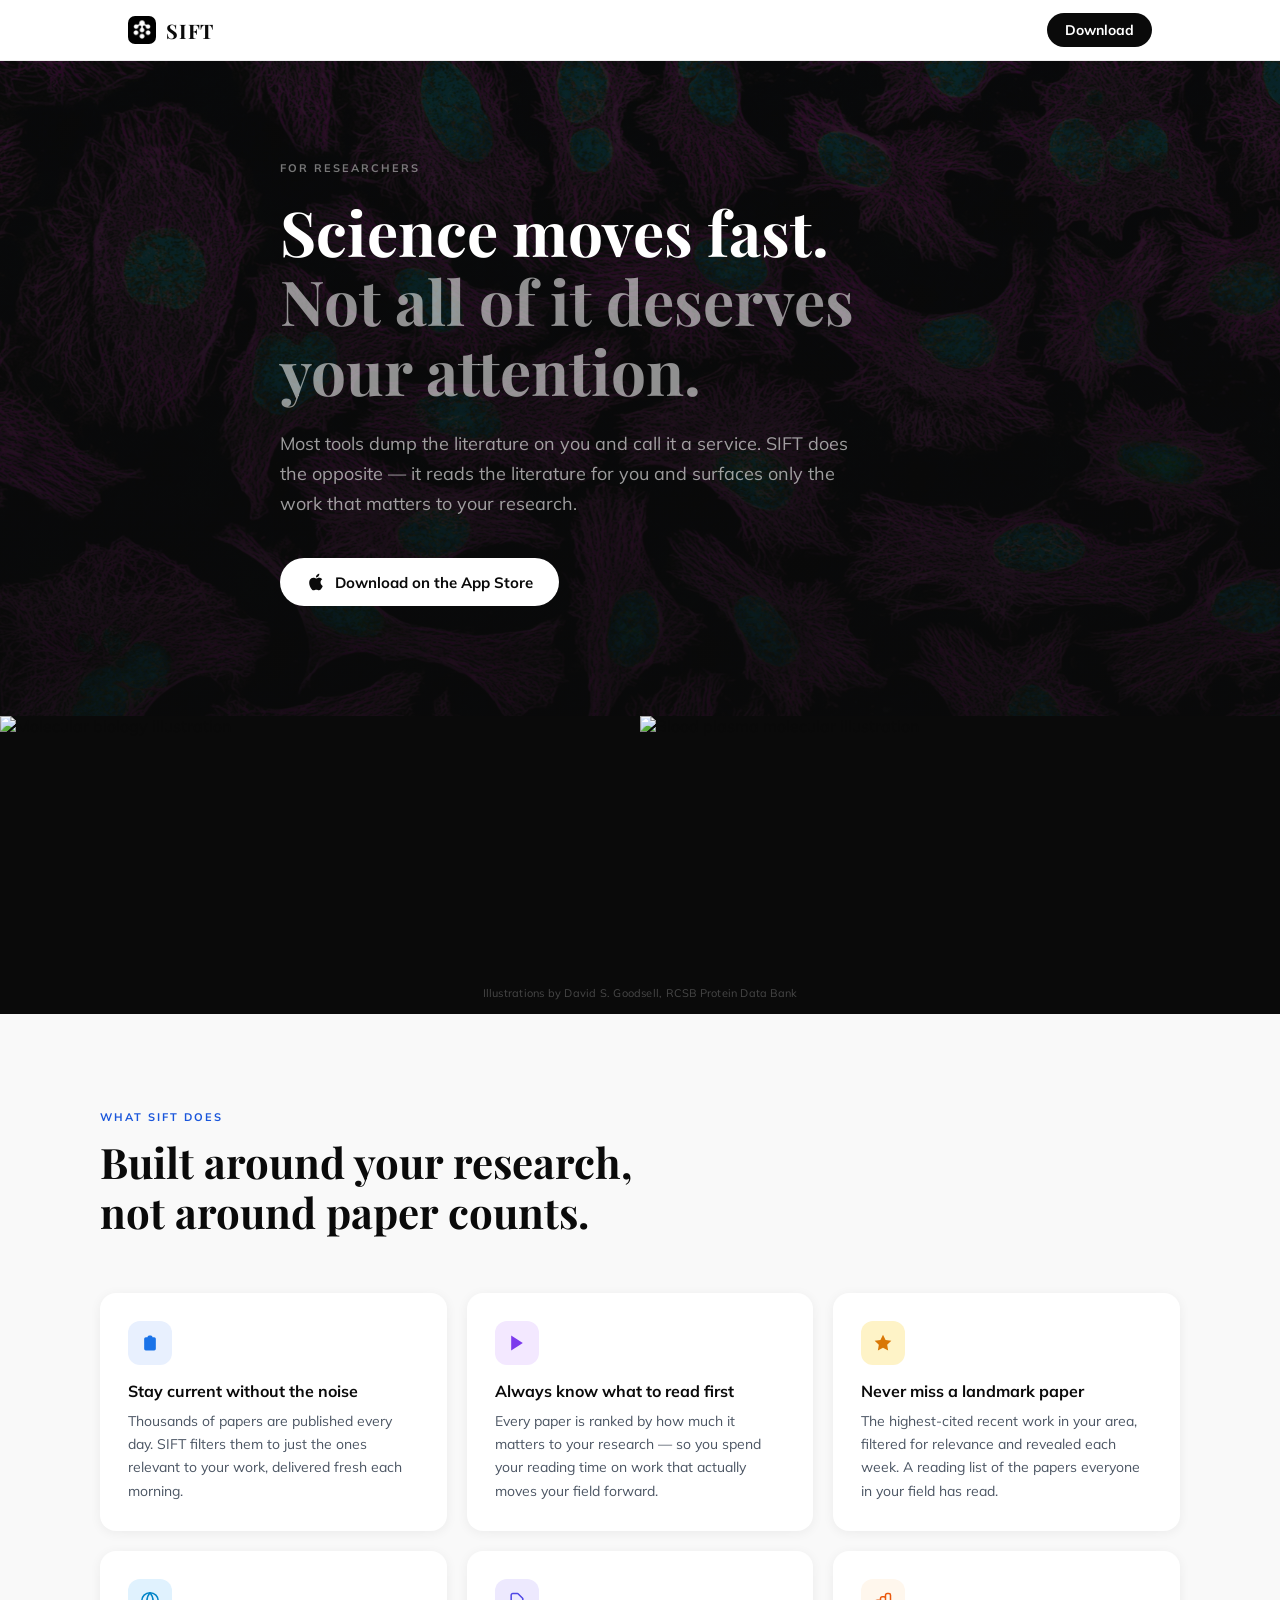
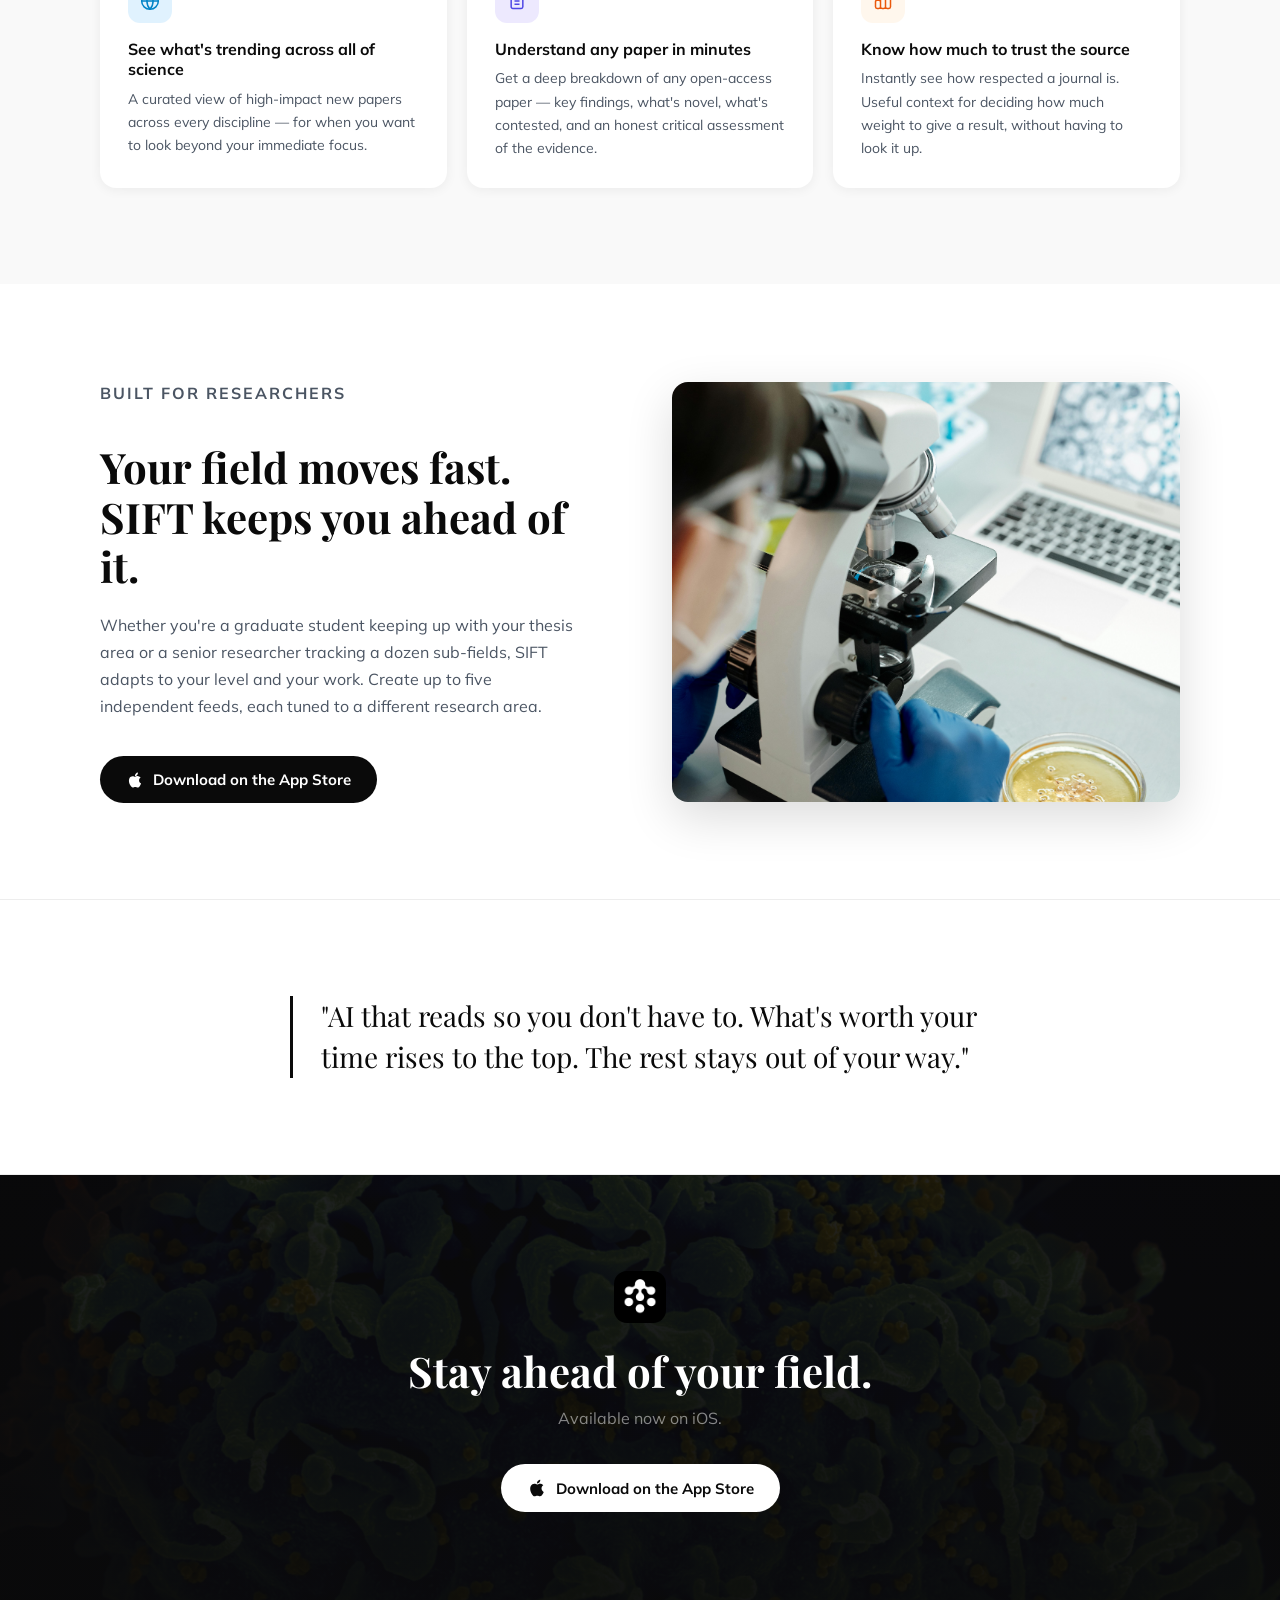
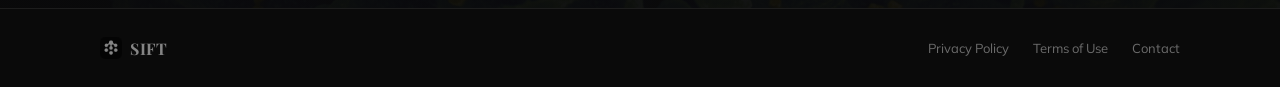
==== index.html @ 82c7b04c "Add images and imagery sections to landing page Brings in app logo, NCI microscopy photos, Goodsell " ====
<!DOCTYPE html>
<html lang="en">
<head>
  <meta charset="UTF-8" />
  <meta name="viewport" content="width=device-width, initial-scale=1.0" />
  <title>SIFT — Stay ahead of your field</title>
  <meta name="description" content="SIFT finds the scientific papers that matter to your research and filters out everything that doesn't. AI-curated literature feeds for researchers." />
  <link rel="preconnect" href="https://fonts.googleapis.com" />
  <link rel="preconnect" href="https://fonts.gstatic.com" crossorigin />
  <link href="https://fonts.googleapis.com/css2?family=Playfair+Display:wght@700&family=Mulish:wght@400;500;600;700&display=swap" rel="stylesheet" />
  <link rel="stylesheet" href="style.css" />
</head>
<body>

  <!-- NAV -->
  <nav>
    <div class="nav-inner">
      <a href="/" class="nav-brand">
        <img src="/images/sift-logo.png" alt="SIFT" class="nav-logo" />
        <span class="wordmark">SIFT</span>
      </a>
      <a class="nav-cta" href="https://apps.apple.com/app/id0000000000" target="_blank">Download</a>
    </div>
  </nav>

  <!-- HERO -->
  <section class="hero">
    <div class="hero-bg">
      <img src="/images/nci2.jpg" alt="" class="hero-bg-img" />
      <div class="hero-bg-overlay"></div>
    </div>
    <div class="hero-inner">
      <p class="eyebrow">For researchers</p>
      <h1>Science moves fast.<br><span class="accent">Not all of it deserves<br>your attention.</span></h1>
      <p class="hero-sub">Most tools dump the literature on you and call it a service. SIFT does the opposite — it reads the literature for you and surfaces only the work that matters to your research.</p>
      <a class="btn-primary" href="https://apps.apple.com/app/id0000000000" target="_blank">
        <svg width="20" height="20" viewBox="0 0 24 24" fill="currentColor"><path d="M18.71 19.5c-.83 1.24-1.71 2.45-3.05 2.47-1.34.03-1.77-.79-3.29-.79-1.53 0-2 .77-3.27.82-1.31.05-2.3-1.32-3.14-2.53C4.25 17 2.94 12.45 4.7 9.39c.87-1.52 2.43-2.48 4.12-2.51 1.28-.02 2.5.87 3.29.87.78 0 2.26-1.07 3.8-.91.65.03 2.47.26 3.64 1.98-.09.06-2.17 1.28-2.15 3.81.03 3.02 2.65 4.03 2.68 4.04-.03.07-.42 1.44-1.38 2.83M13 3.5c.73-.83 1.94-1.46 2.94-1.5.13 1.17-.34 2.35-1.04 3.19-.69.85-1.83 1.51-2.95 1.42-.15-1.15.41-2.35 1.05-3.11z"/></svg>
        Download on the App Store
      </a>
    </div>
  </section>

  <!-- GOODSELL STRIP -->
  <section class="goodsell-strip">
    <div class="goodsell-inner">
      <img src="/images/goodsell1.png" alt="Molecular biology illustration" class="goodsell-img" />
      <img src="/images/goodsell2.png" alt="Blood plasma molecular illustration" class="goodsell-img" />
    </div>
    <p class="goodsell-caption">Illustrations by David S. Goodsell, RCSB Protein Data Bank</p>
  </section>

  <!-- FEATURES -->
  <section class="features">
    <div class="section-inner">
      <p class="section-label">WHAT SIFT DOES</p>
      <h2>Built around your research,<br>not around paper counts.</h2>

      <div class="feature-grid">

        <div class="feature-card">
          <div class="feature-icon" style="background:#e8f0fe;">
            <svg width="20" height="20" viewBox="0 0 24 24" fill="#1a73e8"><path d="M9 5H7a2 2 0 00-2 2v12a2 2 0 002 2h10a2 2 0 002-2V7a2 2 0 00-2-2h-2M9 5a2 2 0 002 2h2a2 2 0 002-2M9 5a2 2 0 012-2h2a2 2 0 012 2m-6 9l2 2 4-4"/></svg>
          </div>
          <h3>Stay current without the noise</h3>
          <p>Thousands of papers are published every day. SIFT filters them to just the ones relevant to your work, delivered fresh each morning.</p>
        </div>

        <div class="feature-card">
          <div class="feature-icon" style="background:#f3e8ff;">
            <svg width="20" height="20" viewBox="0 0 24 24" fill="#7c3aed"><path d="M5 3l14 9-14 9V3z"/></svg>
          </div>
          <h3>Always know what to read first</h3>
          <p>Every paper is ranked by how much it matters to your research — so you spend your reading time on work that actually moves your field forward.</p>
        </div>

        <div class="feature-card">
          <div class="feature-icon" style="background:#fef3c7;">
            <svg width="20" height="20" viewBox="0 0 24 24" fill="#d97706"><path d="M12 2l3.09 6.26L22 9.27l-5 4.87 1.18 6.88L12 17.77l-6.18 3.25L7 14.14 2 9.27l6.91-1.01L12 2z"/></svg>
          </div>
          <h3>Never miss a landmark paper</h3>
          <p>The highest-cited recent work in your area, filtered for relevance and revealed each week. A reading list of the papers everyone in your field has read.</p>
        </div>

        <div class="feature-card">
          <div class="feature-icon" style="background:#e0f2fe;">
            <svg width="20" height="20" viewBox="0 0 24 24" fill="none" stroke="#0284c7" stroke-width="1.8"><circle cx="12" cy="12" r="10"/><path d="M2 12h20M12 2a15.3 15.3 0 010 20M12 2a15.3 15.3 0 000 20"/></svg>
          </div>
          <h3>See what's trending across all of science</h3>
          <p>A curated view of high-impact new papers across every discipline — for when you want to look beyond your immediate focus.</p>
        </div>

        <div class="feature-card">
          <div class="feature-icon" style="background:#ede9fe;">
            <svg width="20" height="20" viewBox="0 0 24 24" fill="none" stroke="#4f46e5" stroke-width="1.8"><path d="M9 12h6m-6 4h6m2 5H7a2 2 0 01-2-2V5a2 2 0 012-2h5.586a1 1 0 01.707.293l5.414 5.414a1 1 0 01.293.707V19a2 2 0 01-2 2z"/></svg>
          </div>
          <h3>Understand any paper in minutes</h3>
          <p>Get a deep breakdown of any open-access paper — key findings, what's novel, what's contested, and an honest critical assessment of the evidence.</p>
        </div>

        <div class="feature-card">
          <div class="feature-icon" style="background:#fff7ed;">
            <svg width="20" height="20" viewBox="0 0 24 24" fill="none" stroke="#ea580c" stroke-width="1.8"><path d="M9 19v-6a2 2 0 00-2-2H5a2 2 0 00-2 2v6a2 2 0 002 2h2a2 2 0 002-2zm0 0V9a2 2 0 012-2h2a2 2 0 012 2v10m-6 0a2 2 0 002 2h2a2 2 0 002-2m0 0V5a2 2 0 012-2h2a2 2 0 012 2v14a2 2 0 01-2 2h-2a2 2 0 01-2-2z"/></svg>
          </div>
          <h3>Know how much to trust the source</h3>
          <p>Instantly see how respected a journal is. Useful context for deciding how much weight to give a result, without having to look it up.</p>
        </div>

      </div>
    </div>
  </section>

  <!-- FOR RESEARCHERS -->
  <section class="researcher-section">
    <div class="section-inner researcher-inner">
      <div class="researcher-text">
        <p class="section-label">BUILT FOR RESEARCHERS</p>
        <h2>Your field moves fast.<br>SIFT keeps you ahead of it.</h2>
        <p>Whether you're a graduate student keeping up with your thesis area or a senior researcher tracking a dozen sub-fields, SIFT adapts to your level and your work. Create up to five independent feeds, each tuned to a different research area.</p>
        <a class="btn-dark" href="https://apps.apple.com/app/id0000000000" target="_blank">
          <svg width="18" height="18" viewBox="0 0 24 24" fill="currentColor"><path d="M18.71 19.5c-.83 1.24-1.71 2.45-3.05 2.47-1.34.03-1.77-.79-3.29-.79-1.53 0-2 .77-3.27.82-1.31.05-2.3-1.32-3.14-2.53C4.25 17 2.94 12.45 4.7 9.39c.87-1.52 2.43-2.48 4.12-2.51 1.28-.02 2.5.87 3.29.87.78 0 2.26-1.07 3.8-.91.65.03 2.47.26 3.64 1.98-.09.06-2.17 1.28-2.15 3.81.03 3.02 2.65 4.03 2.68 4.04-.03.07-.42 1.44-1.38 2.83M13 3.5c.73-.83 1.94-1.46 2.94-1.5.13 1.17-.34 2.35-1.04 3.19-.69.85-1.83 1.51-2.95 1.42-.15-1.15.41-2.35 1.05-3.11z"/></svg>
          Download on the App Store
        </a>
      </div>
      <div class="researcher-img-wrap">
        <img src="/images/scientist1.jpg" alt="Researcher at microscope" class="researcher-img" />
      </div>
    </div>
  </section>

  <!-- QUOTE -->
  <section class="quote-section">
    <div class="section-inner quote-inner">
      <blockquote>
        "AI that reads so you don't have to. What's worth your time rises to the top. The rest stays out of your way."
      </blockquote>
    </div>
  </section>

  <!-- CTA -->
  <section class="cta-section">
    <div class="cta-bg">
      <img src="/images/nci1.jpg" alt="" class="cta-bg-img" />
      <div class="cta-bg-overlay"></div>
    </div>
    <div class="section-inner cta-inner">
      <img src="/images/sift-logo.png" alt="SIFT" class="cta-logo" />
      <h2>Stay ahead of your field.</h2>
      <p>Available now on iOS.</p>
      <a class="btn-primary" href="https://apps.apple.com/app/id0000000000" target="_blank">
        <svg width="20" height="20" viewBox="0 0 24 24" fill="currentColor"><path d="M18.71 19.5c-.83 1.24-1.71 2.45-3.05 2.47-1.34.03-1.77-.79-3.29-.79-1.53 0-2 .77-3.27.82-1.31.05-2.3-1.32-3.14-2.53C4.25 17 2.94 12.45 4.7 9.39c.87-1.52 2.43-2.48 4.12-2.51 1.28-.02 2.5.87 3.29.87.78 0 2.26-1.07 3.8-.91.65.03 2.47.26 3.64 1.98-.09.06-2.17 1.28-2.15 3.81.03 3.02 2.65 4.03 2.68 4.04-.03.07-.42 1.44-1.38 2.83M13 3.5c.73-.83 1.94-1.46 2.94-1.5.13 1.17-.34 2.35-1.04 3.19-.69.85-1.83 1.51-2.95 1.42-.15-1.15.41-2.35 1.05-3.11z"/></svg>
        Download on the App Store
      </a>
    </div>
  </section>

  <!-- FOOTER -->
  <footer>
    <div class="footer-inner">
      <a href="/" class="nav-brand footer-brand">
        <img src="/images/sift-logo.png" alt="SIFT" class="nav-logo footer-logo" />
        <span class="wordmark">SIFT</span>
      </a>
      <div class="footer-links">
        <a href="/privacy">Privacy Policy</a>
        <a href="/terms">Terms of Use</a>
        <a href="/contact">Contact</a>
      </div>
    </div>
  </footer>

</body>
</html>
---- style.css ----
*, *::before, *::after { box-sizing: border-box; margin: 0; padding: 0; }

:root {
  --black: #0a0a0a;
  --white: #ffffff;
  --gray-50: #f9f9f9;
  --gray-100: #f3f3f3;
  --gray-400: #9ca3af;
  --gray-600: #4b5563;
  --accent: #1a56db;
  --font-serif: 'Playfair Display', Georgia, serif;
  --font-sans: 'Mulish', system-ui, sans-serif;
  --max-w: 1080px;
  --radius: 16px;
}

html { scroll-behavior: smooth; }

body {
  font-family: var(--font-sans);
  background: var(--white);
  color: var(--black);
  -webkit-font-smoothing: antialiased;
}

/* NAV */
nav {
  position: sticky;
  top: 0;
  z-index: 100;
  background: rgba(255,255,255,0.88);
  backdrop-filter: blur(14px);
  -webkit-backdrop-filter: blur(14px);
  border-bottom: 1px solid rgba(0,0,0,0.07);
}
.nav-inner {
  max-width: var(--max-w);
  margin: 0 auto;
  padding: 0 28px;
  height: 60px;
  display: flex;
  align-items: center;
  justify-content: space-between;
}
.wordmark {
  font-family: var(--font-serif);
  font-size: 20px;
  font-weight: 700;
  letter-spacing: 0.04em;
  color: var(--black);
}
.nav-cta {
  font-family: var(--font-sans);
  font-size: 14px;
  font-weight: 700;
  color: var(--white);
  background: var(--black);
  padding: 8px 18px;
  border-radius: 100px;
  text-decoration: none;
  transition: opacity 0.18s;
}
.nav-cta:hover { opacity: 0.75; }

/* NAV BRAND */
.nav-brand {
  display: flex;
  align-items: center;
  gap: 10px;
  text-decoration: none;
}
.nav-logo {
  width: 28px;
  height: 28px;
  border-radius: 7px;
}

/* HERO */
.hero {
  position: relative;
  background: var(--black);
  padding: 100px 28px 110px;
  overflow: hidden;
}
.hero-bg {
  position: absolute;
  inset: 0;
  z-index: 0;
}
.hero-bg-img {
  width: 100%;
  height: 100%;
  object-fit: cover;
  object-position: center;
  opacity: 0.35;
}
.hero-bg-overlay {
  position: absolute;
  inset: 0;
  background: linear-gradient(to bottom, rgba(10,10,10,0.55) 0%, rgba(10,10,10,0.75) 100%);
}
.hero-inner {
  position: relative;
  z-index: 1;
  max-width: 720px;
  margin: 0 auto;
}
.eyebrow {
  font-size: 11px;
  font-weight: 700;
  letter-spacing: 2px;
  text-transform: uppercase;
  color: rgba(255,255,255,0.45);
  margin-bottom: 22px;
}
h1 {
  font-family: var(--font-serif);
  font-size: clamp(36px, 6vw, 62px);
  line-height: 1.12;
  color: var(--white);
  margin-bottom: 24px;
}
h1 .accent {
  color: rgba(255,255,255,0.55);
}
.hero-sub {
  font-size: 18px;
  line-height: 1.65;
  color: rgba(255,255,255,0.6);
  max-width: 580px;
  margin-bottom: 40px;
}
.btn-primary {
  display: inline-flex;
  align-items: center;
  gap: 9px;
  background: var(--white);
  color: var(--black);
  font-family: var(--font-sans);
  font-size: 15px;
  font-weight: 700;
  padding: 14px 26px;
  border-radius: 100px;
  text-decoration: none;
  transition: opacity 0.18s, transform 0.18s;
}
.btn-primary:hover { opacity: 0.85; transform: translateY(-1px); }

/* GOODSELL STRIP */
.goodsell-strip {
  background: var(--black);
  padding: 0;
  overflow: hidden;
}
.goodsell-inner {
  display: flex;
  width: 100%;
}
.goodsell-img {
  width: 50%;
  height: 260px;
  object-fit: cover;
  display: block;
}
.goodsell-caption {
  text-align: center;
  font-size: 11px;
  color: rgba(255,255,255,0.25);
  padding: 10px 20px 14px;
  background: var(--black);
  letter-spacing: 0.02em;
}

/* FEATURES */
.features {
  background: var(--gray-50);
  padding: 96px 28px;
}
.section-inner {
  max-width: var(--max-w);
  margin: 0 auto;
}
.section-label {
  font-size: 11px;
  font-weight: 700;
  letter-spacing: 2px;
  color: var(--accent);
  margin-bottom: 14px;
}
h2 {
  font-family: var(--font-serif);
  font-size: clamp(28px, 4vw, 42px);
  line-height: 1.18;
  color: var(--black);
  margin-bottom: 56px;
}
.feature-grid {
  display: grid;
  grid-template-columns: repeat(auto-fill, minmax(300px, 1fr));
  gap: 20px;
}
.feature-card {
  background: var(--white);
  border-radius: var(--radius);
  padding: 28px;
  box-shadow: 0 2px 12px rgba(0,0,0,0.06);
}
.feature-icon {
  width: 44px;
  height: 44px;
  border-radius: 12px;
  display: flex;
  align-items: center;
  justify-content: center;
  margin-bottom: 16px;
}
.feature-card h3 {
  font-family: var(--font-sans);
  font-size: 16px;
  font-weight: 700;
  color: var(--black);
  margin-bottom: 8px;
  line-height: 1.3;
}
.feature-card p {
  font-size: 14px;
  line-height: 1.65;
  color: var(--gray-600);
}

/* FOR RESEARCHERS */
.researcher-section {
  background: var(--white);
  padding: 96px 28px;
}
.researcher-inner {
  display: grid;
  grid-template-columns: 1fr 1fr;
  gap: 64px;
  align-items: center;
}
.researcher-text {
  max-width: 480px;
}
.researcher-text h2 {
  margin-bottom: 20px;
}
.researcher-text p {
  font-size: 16px;
  line-height: 1.7;
  color: var(--gray-600);
  margin-bottom: 36px;
}
.researcher-img-wrap {
  border-radius: var(--radius);
  overflow: hidden;
  box-shadow: 0 16px 48px rgba(0,0,0,0.14);
}
.researcher-img {
  width: 100%;
  height: 420px;
  object-fit: cover;
  display: block;
}
.btn-dark {
  display: inline-flex;
  align-items: center;
  gap: 9px;
  background: var(--black);
  color: var(--white);
  font-family: var(--font-sans);
  font-size: 15px;
  font-weight: 700;
  padding: 14px 26px;
  border-radius: 100px;
  text-decoration: none;
  transition: opacity 0.18s, transform 0.18s;
}
.btn-dark:hover { opacity: 0.75; transform: translateY(-1px); }

/* QUOTE */
.quote-section {
  background: var(--white);
  padding: 96px 28px;
  border-top: 1px solid rgba(0,0,0,0.07);
  border-bottom: 1px solid rgba(0,0,0,0.07);
}
.quote-inner {
  max-width: 700px;
}
blockquote {
  font-family: var(--font-serif);
  font-size: clamp(20px, 3vw, 28px);
  line-height: 1.45;
  color: var(--black);
  padding-left: 28px;
  border-left: 3px solid var(--black);
}

/* CTA */
.cta-section {
  position: relative;
  background: var(--black);
  padding: 96px 28px;
  overflow: hidden;
}
.cta-bg {
  position: absolute;
  inset: 0;
  z-index: 0;
}
.cta-bg-img {
  width: 100%;
  height: 100%;
  object-fit: cover;
  object-position: center;
  opacity: 0.25;
}
.cta-bg-overlay {
  position: absolute;
  inset: 0;
  background: linear-gradient(to bottom, rgba(10,10,10,0.6) 0%, rgba(10,10,10,0.85) 100%);
}
.cta-inner {
  position: relative;
  z-index: 1;
  text-align: center;
}
.cta-logo {
  width: 52px;
  height: 52px;
  border-radius: 13px;
  margin: 0 auto 24px;
  display: block;
}
.cta-inner h2 {
  color: var(--white);
  margin-bottom: 12px;
}
.cta-inner p {
  font-size: 16px;
  color: rgba(255,255,255,0.5);
  margin-bottom: 36px;
}

/* FOOTER */
footer {
  background: var(--black);
  border-top: 1px solid rgba(255,255,255,0.08);
  padding: 28px;
}
.footer-inner {
  max-width: var(--max-w);
  margin: 0 auto;
  display: flex;
  align-items: center;
  justify-content: space-between;
  flex-wrap: wrap;
  gap: 16px;
}
footer .wordmark { color: rgba(255,255,255,0.5); font-size: 16px; }
.footer-brand { display: flex; align-items: center; gap: 8px; text-decoration: none; }
.footer-logo { width: 22px; height: 22px; border-radius: 5px; opacity: 0.5; }
.footer-links {
  display: flex;
  gap: 24px;
}
.footer-links a {
  font-size: 13px;
  color: rgba(255,255,255,0.4);
  text-decoration: none;
  transition: color 0.18s;
}
.footer-links a:hover { color: rgba(255,255,255,0.8); }

/* RESPONSIVE */
@media (max-width: 860px) {
  .researcher-inner {
    grid-template-columns: 1fr;
  }
  .researcher-img-wrap {
    order: -1;
  }
  .researcher-img {
    height: 280px;
  }
  .goodsell-img {
    height: 180px;
  }
}
@media (max-width: 600px) {
  .hero { padding: 72px 20px 80px; }
  .features, .quote-section, .cta-section, .researcher-section { padding: 72px 20px; }
  .feature-grid { grid-template-columns: 1fr; }
  .footer-inner { flex-direction: column; align-items: flex-start; }
}
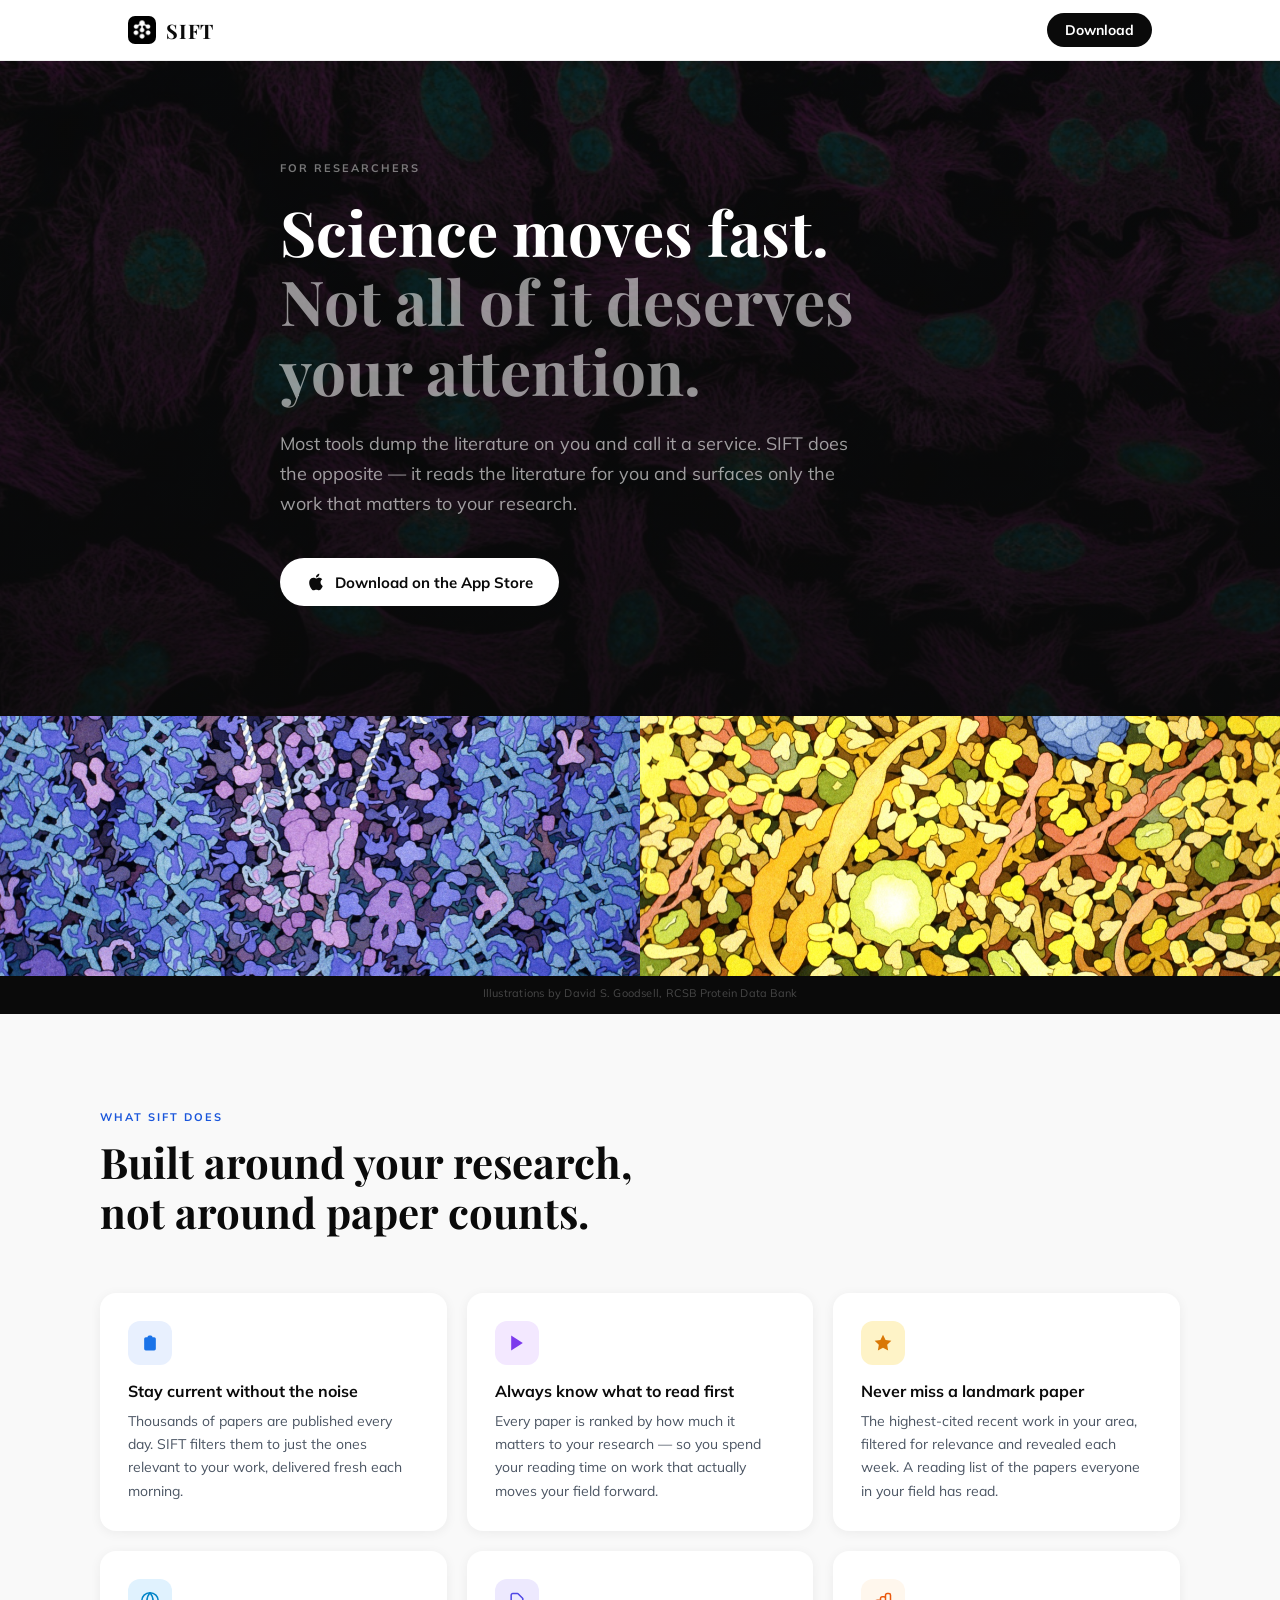
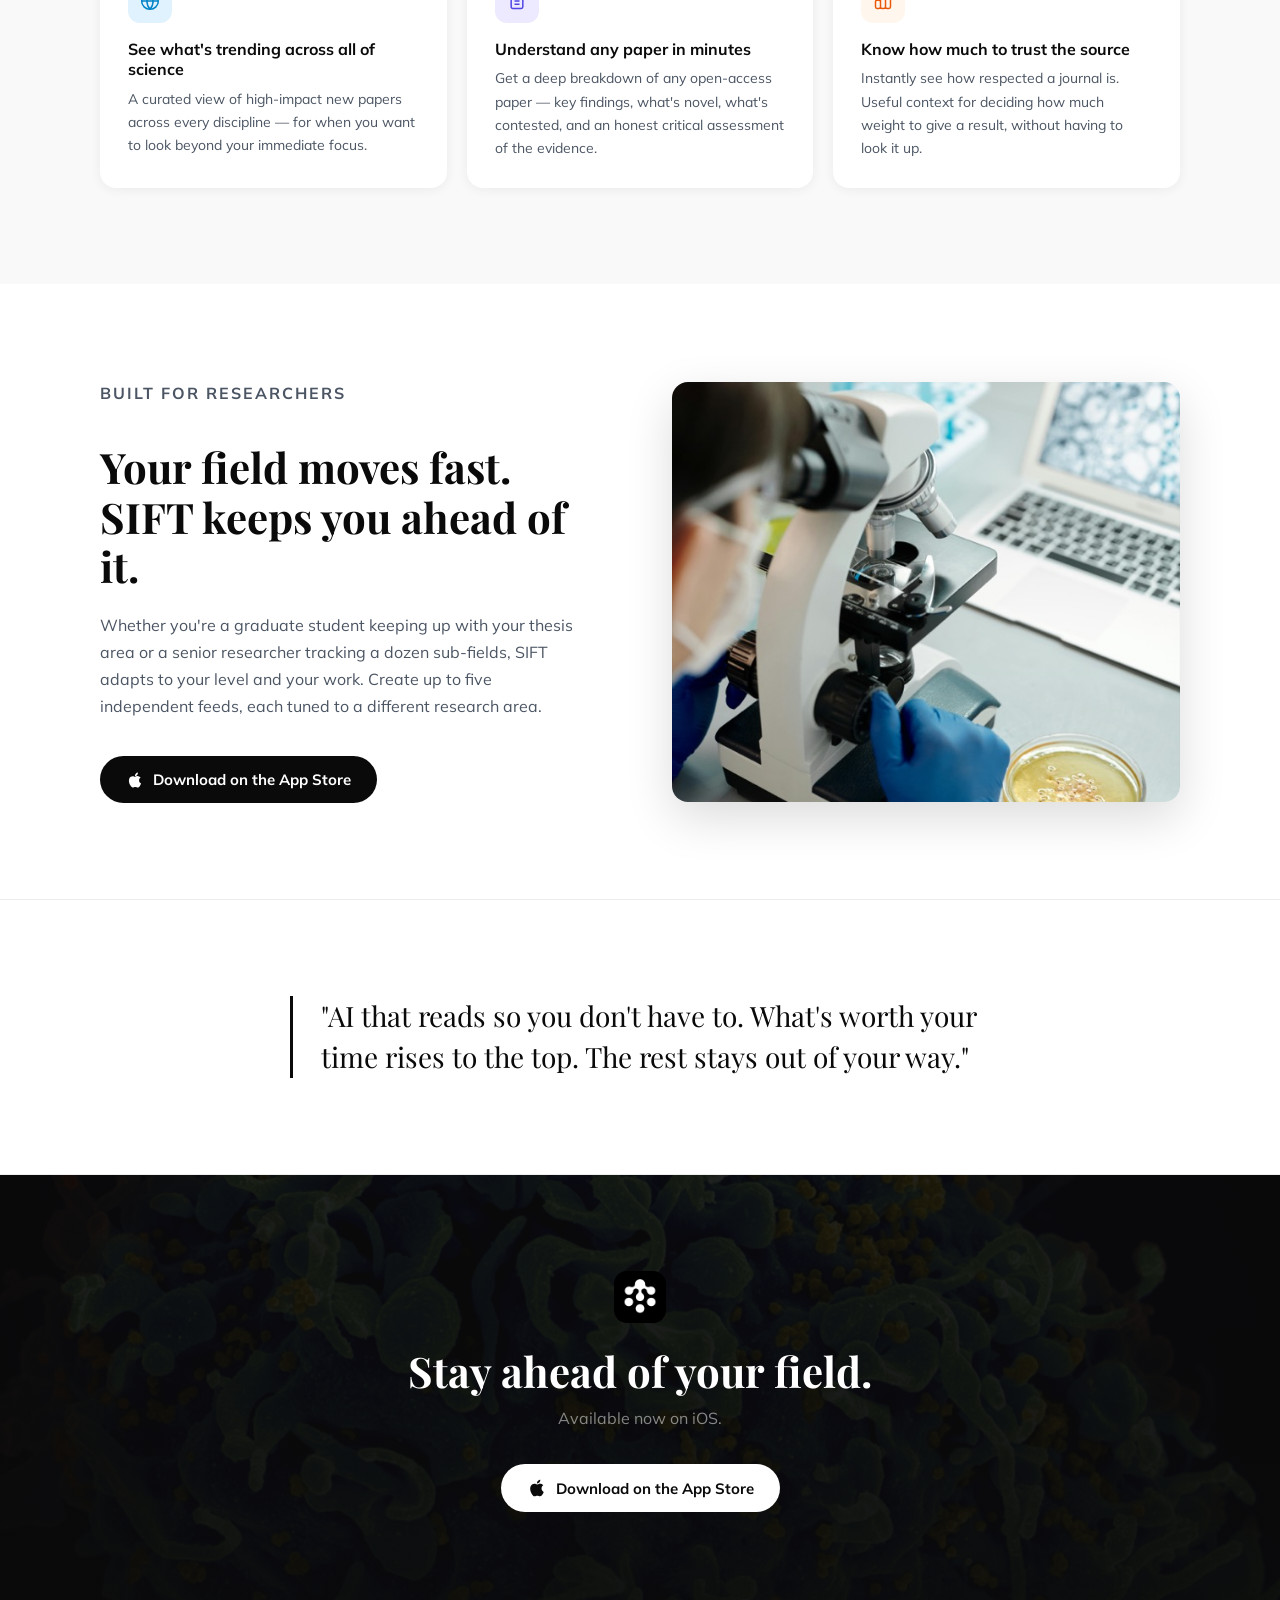
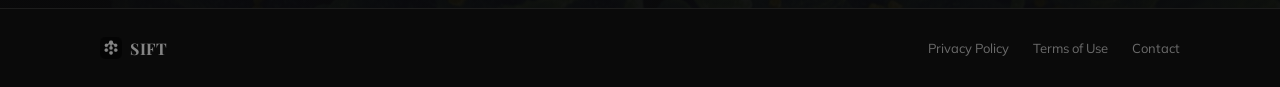
==== commit 8dd2be13: "Resize images for web and convert Goodsell PNGs to JPEG Reduced all images to web-appropriate dimens" ====
--- a/index.html
+++ b/index.html
@@ -43,8 +43,8 @@
   <!-- GOODSELL STRIP -->
   <section class="goodsell-strip">
     <div class="goodsell-inner">
-      <img src="/images/goodsell1.png" alt="Molecular biology illustration" class="goodsell-img" />
-      <img src="/images/goodsell2.png" alt="Blood plasma molecular illustration" class="goodsell-img" />
+      <img src="/images/goodsell1.jpg" alt="Molecular biology illustration" class="goodsell-img" />
+      <img src="/images/goodsell2.jpg" alt="Blood plasma molecular illustration" class="goodsell-img" />
     </div>
     <p class="goodsell-caption">Illustrations by David S. Goodsell, RCSB Protein Data Bank</p>
   </section>
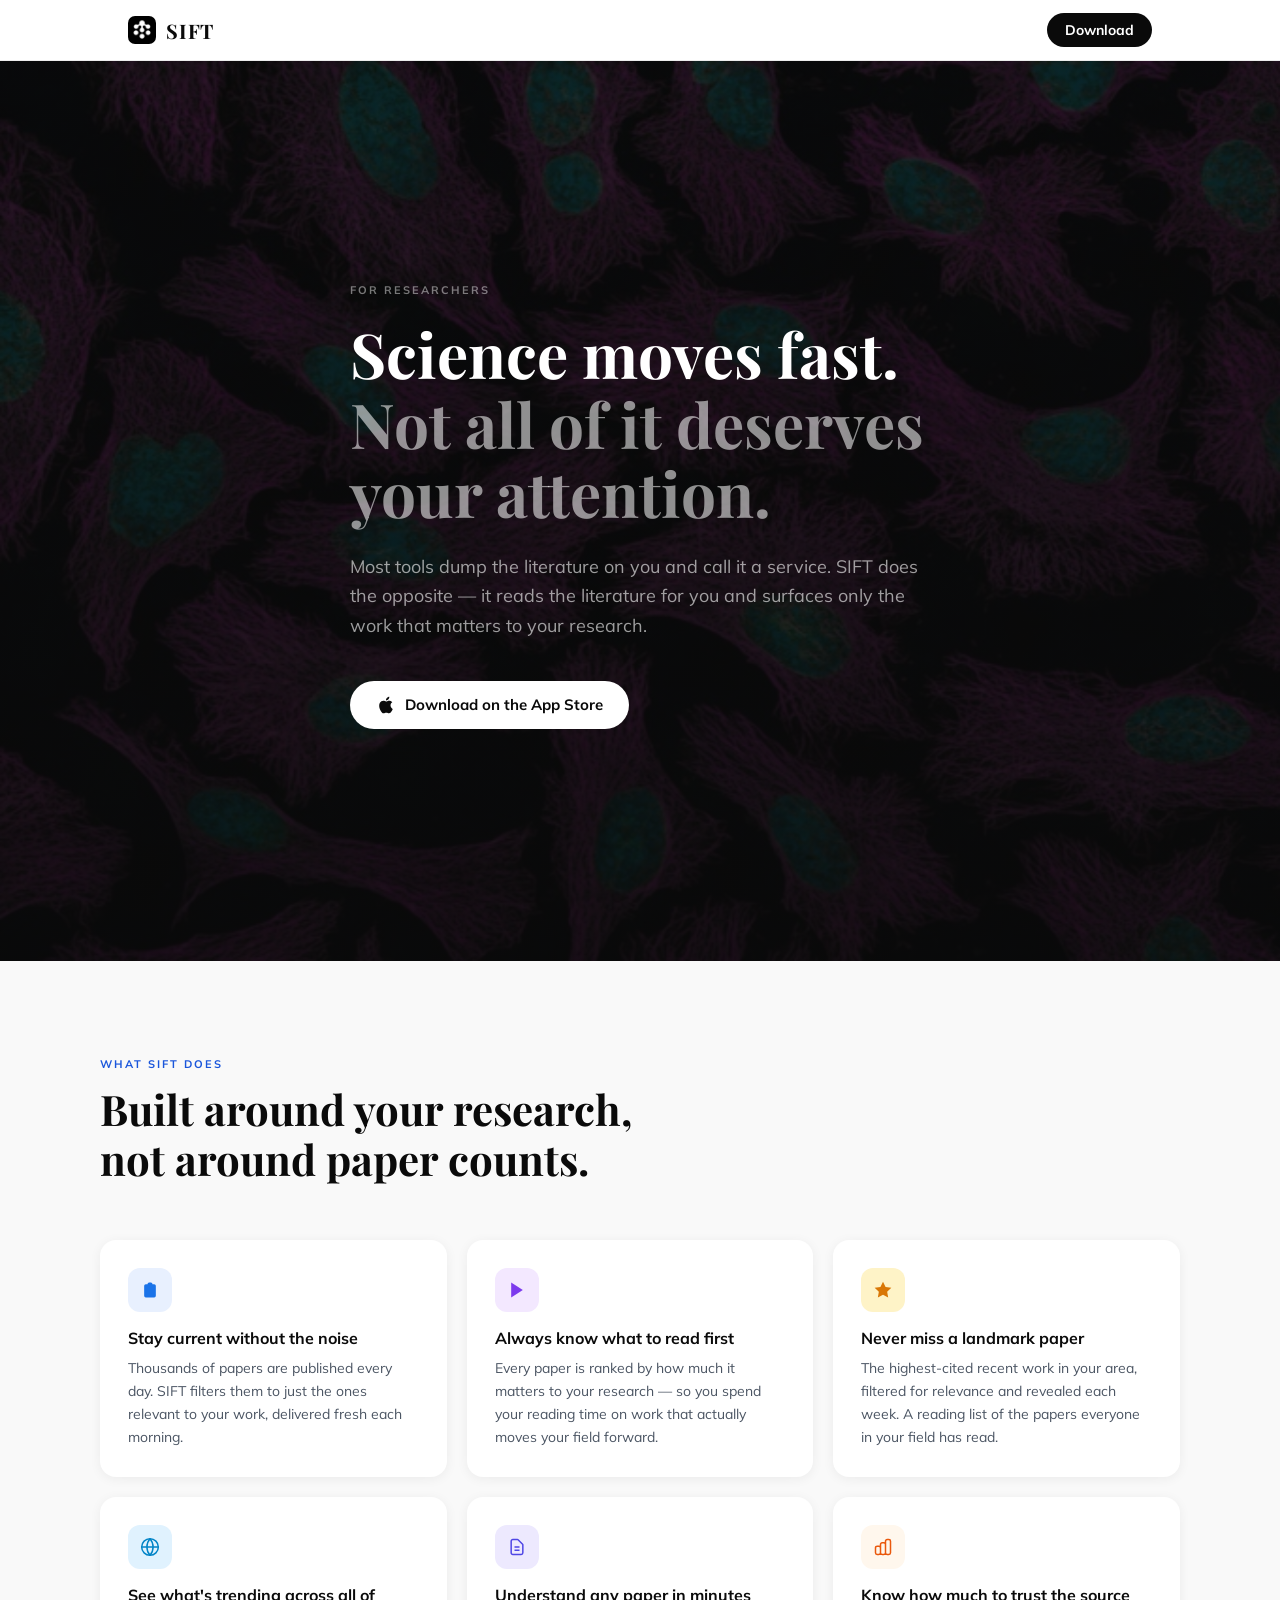
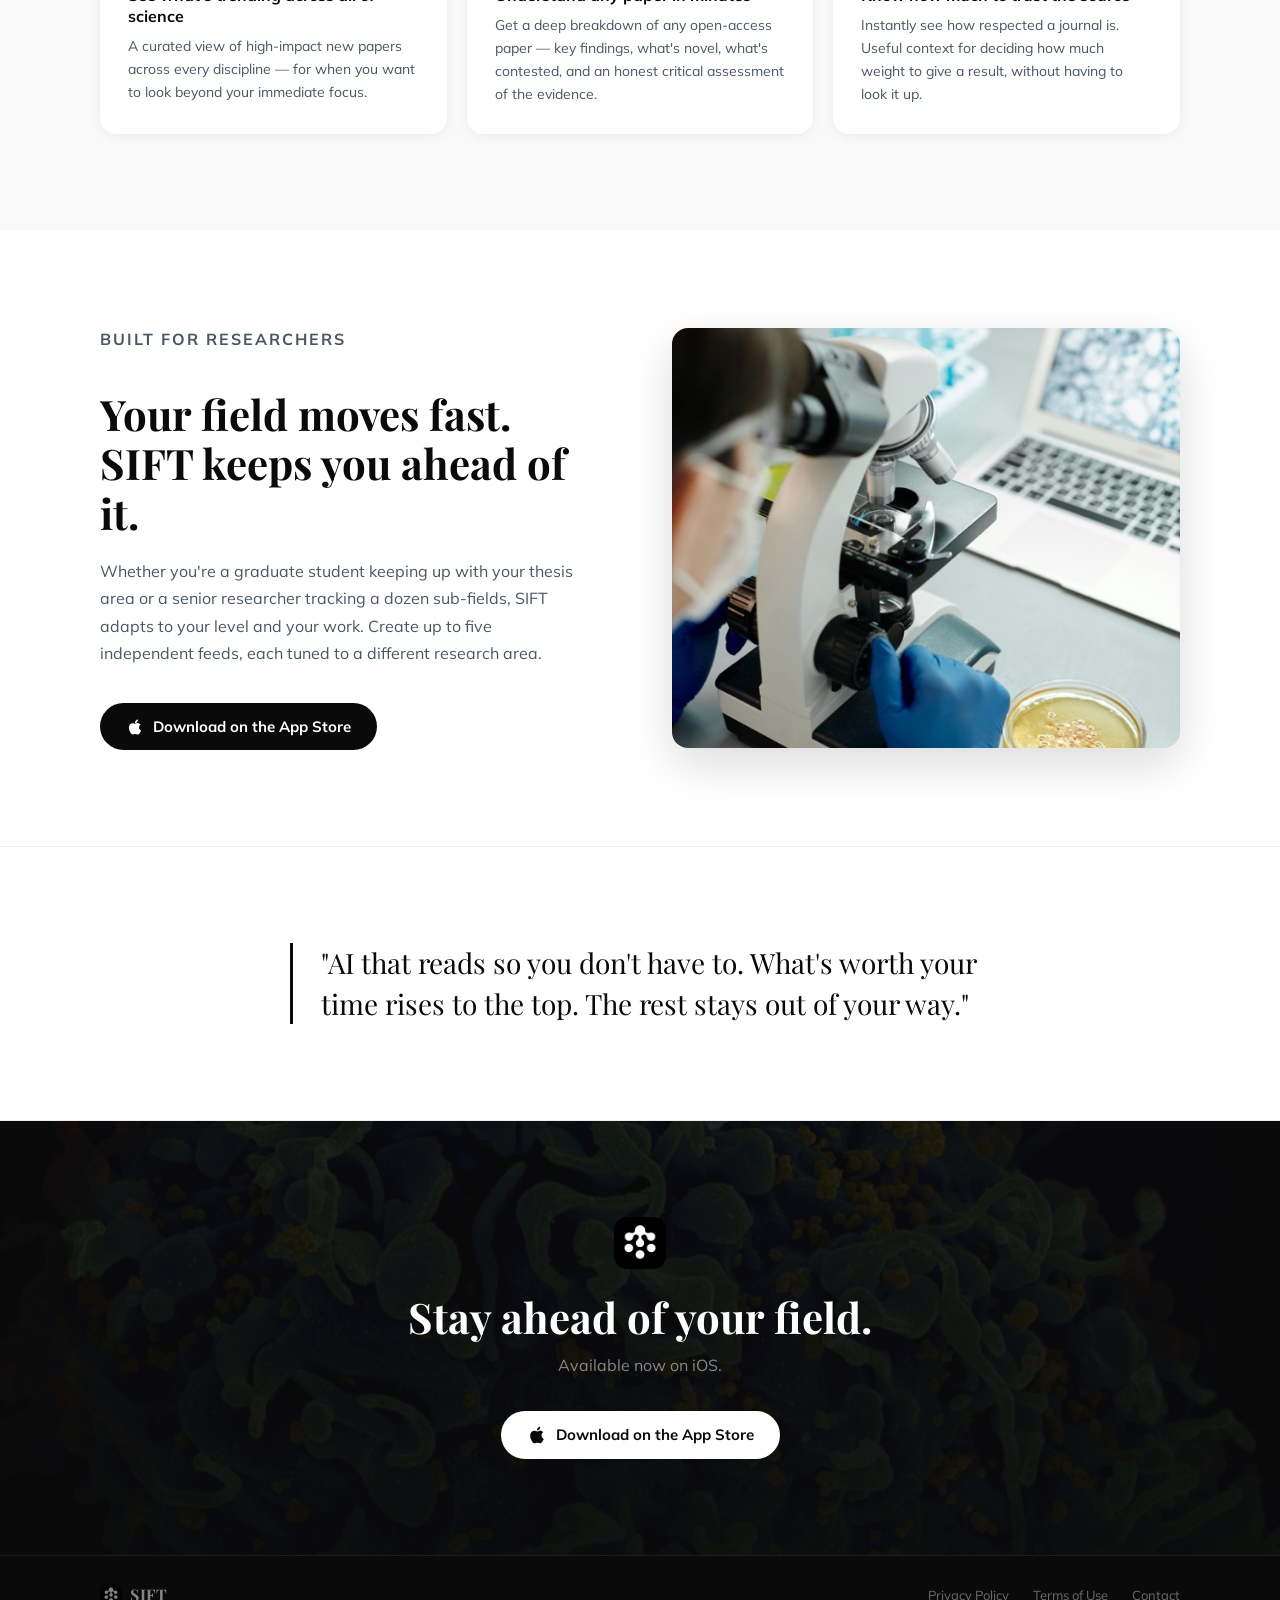
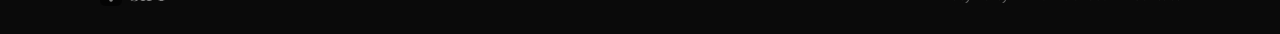
==== commit 316cecd3: "Make hero full viewport height, remove Goodsell strip Hero now fills 100vh with nci2.jpg as the sole" ====
--- a/index.html
+++ b/index.html
@@ -38,15 +38,6 @@
         Download on the App Store
       </a>
     </div>
-  </section>
-
-  <!-- GOODSELL STRIP -->
-  <section class="goodsell-strip">
-    <div class="goodsell-inner">
-      <img src="/images/goodsell1.jpg" alt="Molecular biology illustration" class="goodsell-img" />
-      <img src="/images/goodsell2.jpg" alt="Blood plasma molecular illustration" class="goodsell-img" />
-    </div>
-    <p class="goodsell-caption">Illustrations by David S. Goodsell, RCSB Protein Data Bank</p>
   </section>
 
   <!-- FEATURES -->
--- a/style.css
+++ b/style.css
@@ -79,6 +79,9 @@
 .hero {
   position: relative;
   background: var(--black);
+  min-height: 100vh;
+  display: flex;
+  align-items: center;
   padding: 100px 28px 110px;
   overflow: hidden;
 }
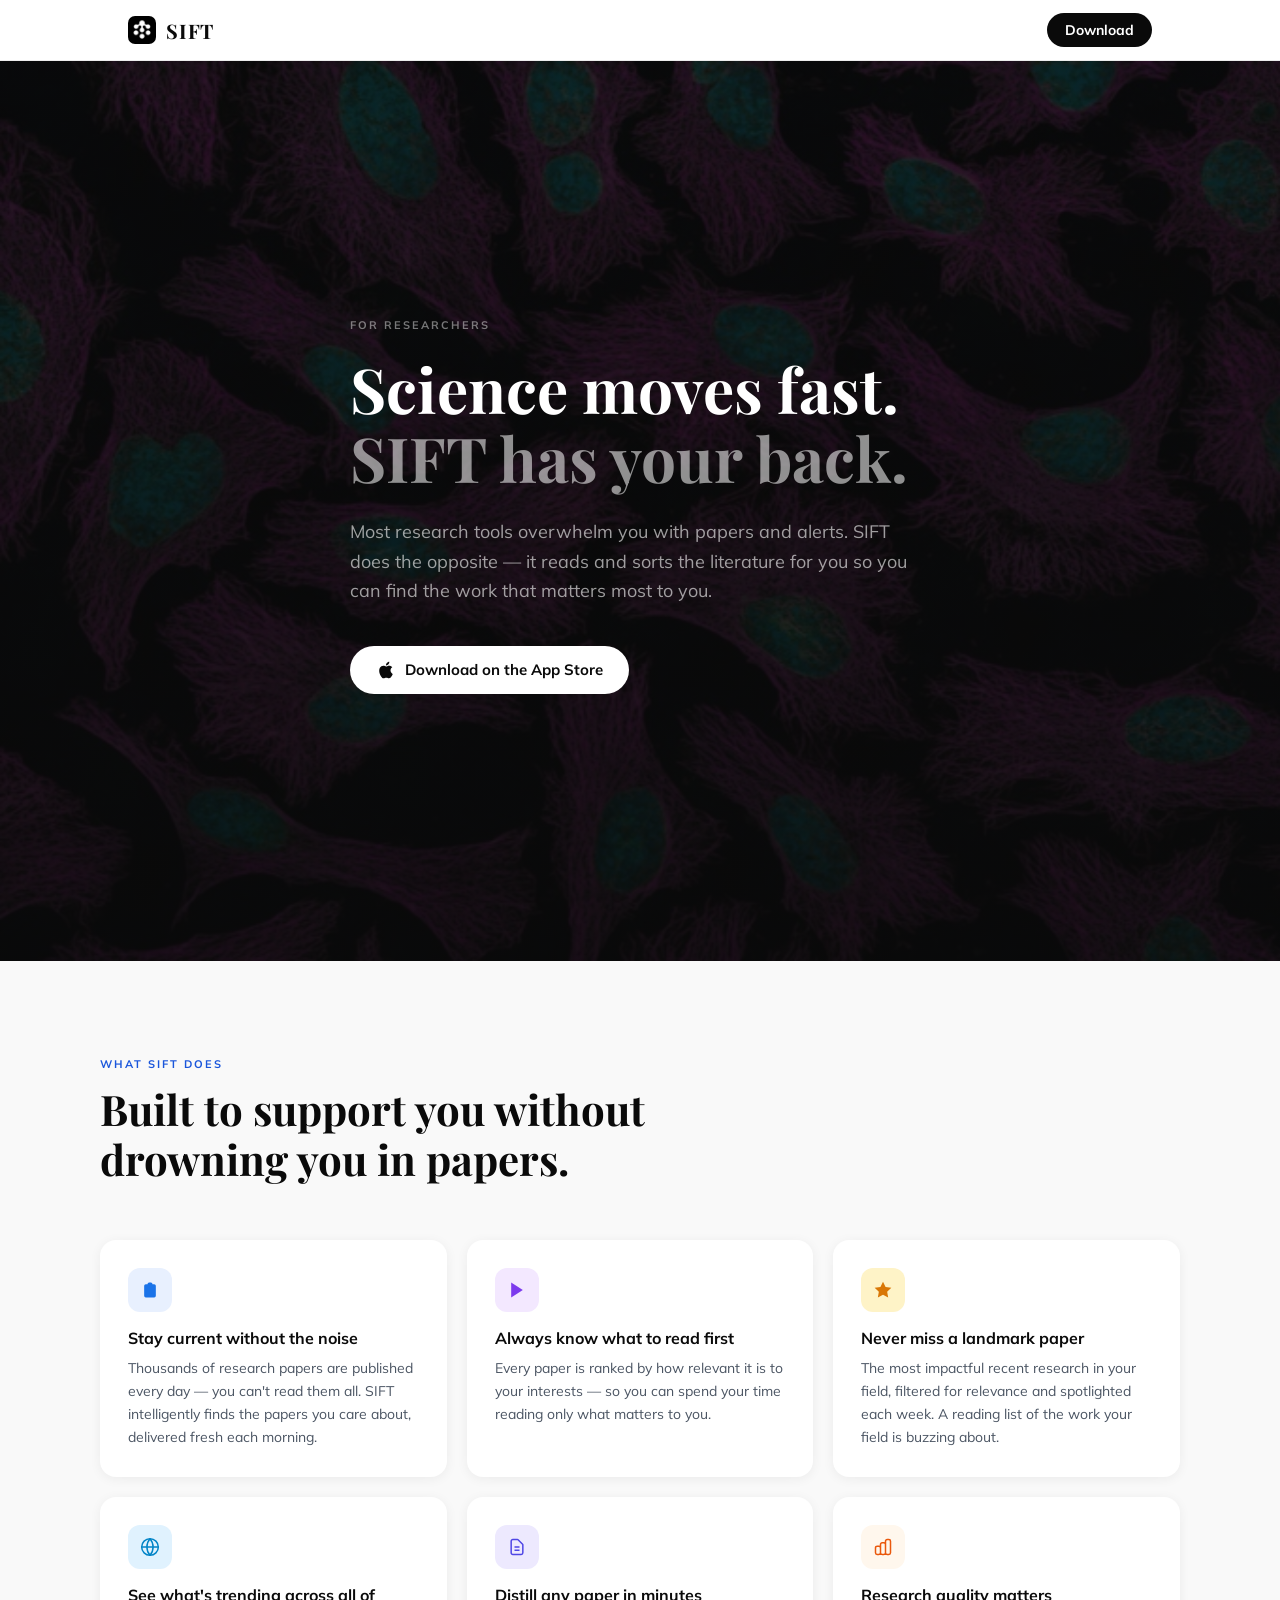
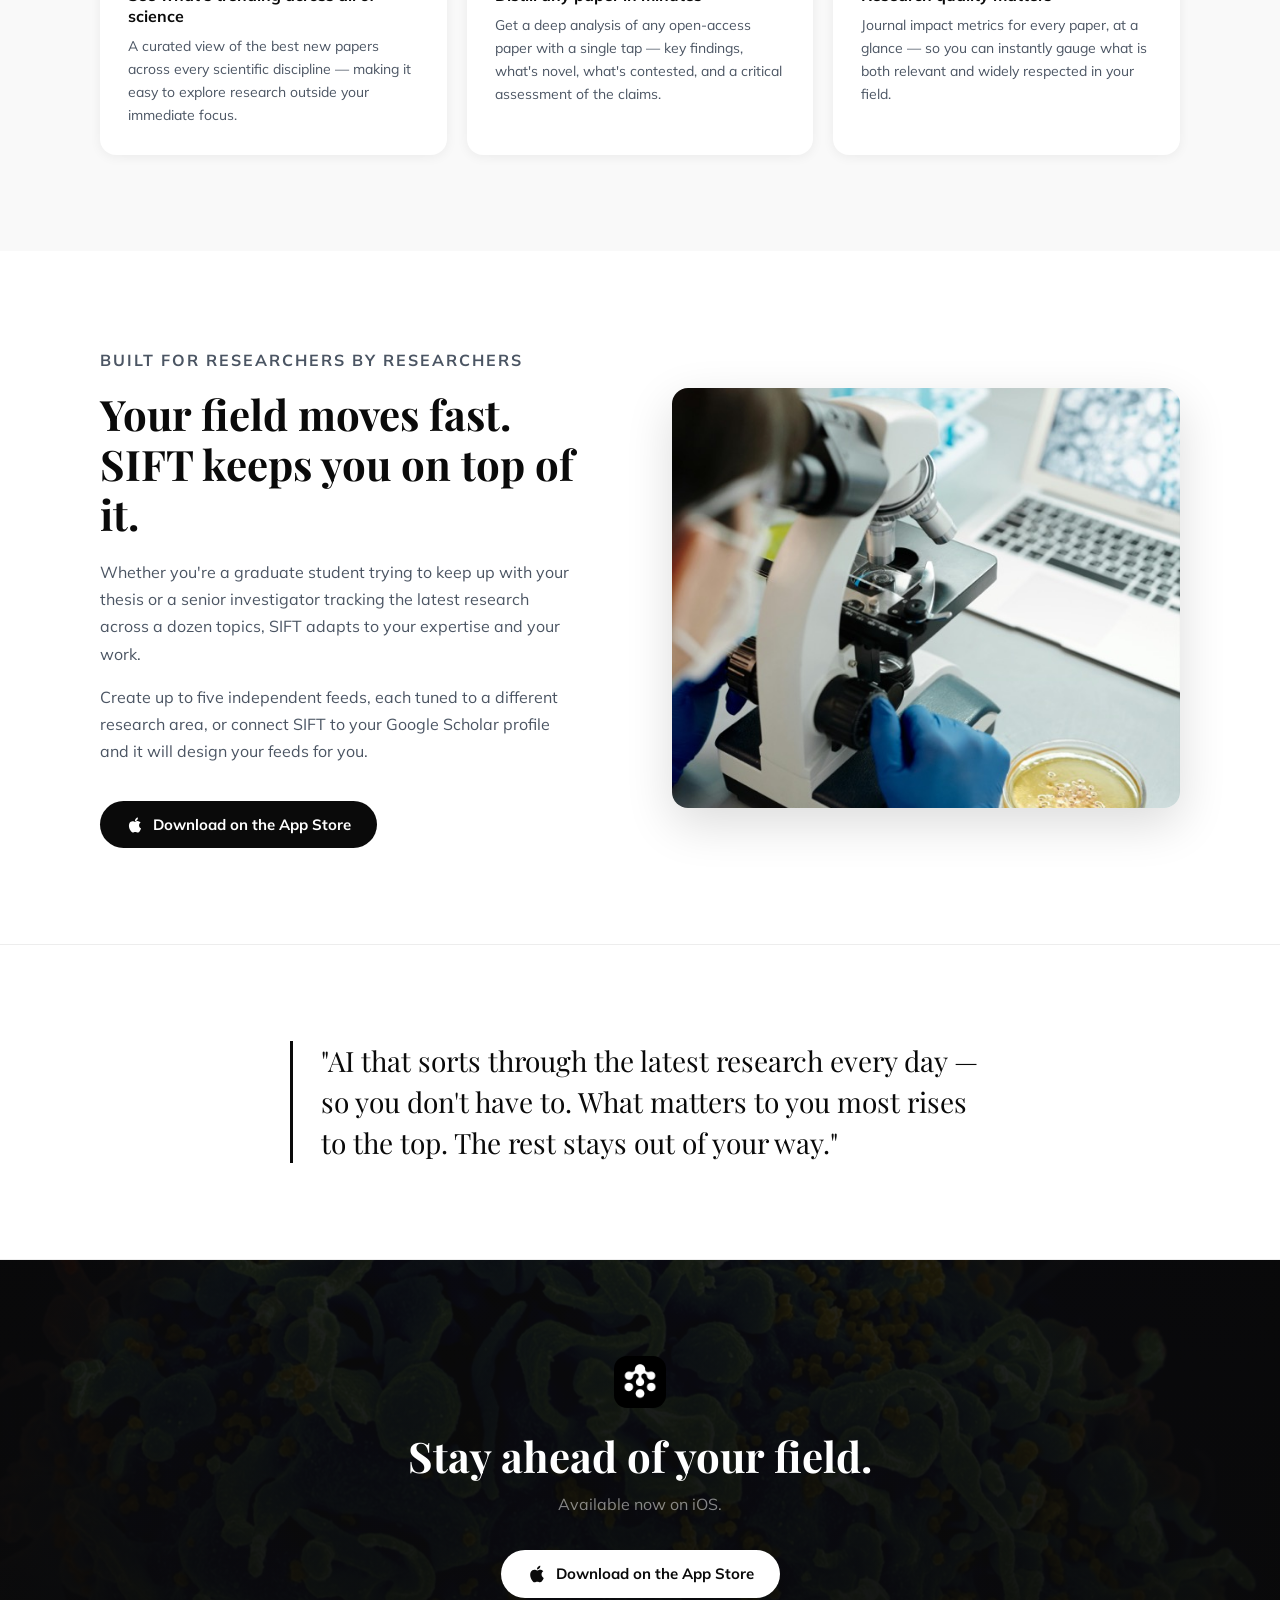
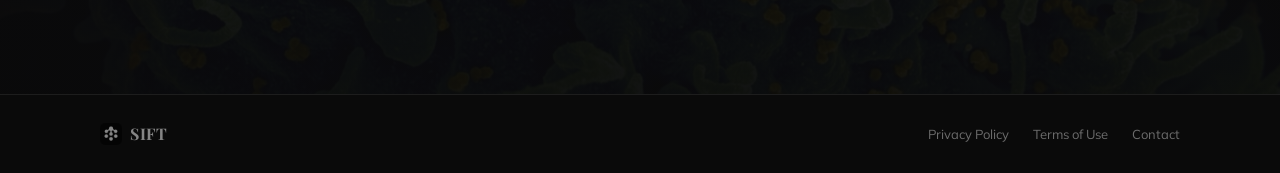
==== commit 2a7416c9: "Update all website copy per new messaging - Hero: "SIFT has your back." / rewritten subtitle - Featu" ====
--- a/index.html
+++ b/index.html
@@ -31,8 +31,8 @@
     </div>
     <div class="hero-inner">
       <p class="eyebrow">For researchers</p>
-      <h1>Science moves fast.<br><span class="accent">Not all of it deserves<br>your attention.</span></h1>
-      <p class="hero-sub">Most tools dump the literature on you and call it a service. SIFT does the opposite — it reads the literature for you and surfaces only the work that matters to your research.</p>
+      <h1>Science moves fast.<br><span class="accent">SIFT has your back.</span></h1>
+      <p class="hero-sub">Most research tools overwhelm you with papers and alerts. SIFT does the opposite — it reads and sorts the literature for you so you can find the work that matters most to you.</p>
       <a class="btn-primary" href="https://apps.apple.com/app/id0000000000" target="_blank">
         <svg width="20" height="20" viewBox="0 0 24 24" fill="currentColor"><path d="M18.71 19.5c-.83 1.24-1.71 2.45-3.05 2.47-1.34.03-1.77-.79-3.29-.79-1.53 0-2 .77-3.27.82-1.31.05-2.3-1.32-3.14-2.53C4.25 17 2.94 12.45 4.7 9.39c.87-1.52 2.43-2.48 4.12-2.51 1.28-.02 2.5.87 3.29.87.78 0 2.26-1.07 3.8-.91.65.03 2.47.26 3.64 1.98-.09.06-2.17 1.28-2.15 3.81.03 3.02 2.65 4.03 2.68 4.04-.03.07-.42 1.44-1.38 2.83M13 3.5c.73-.83 1.94-1.46 2.94-1.5.13 1.17-.34 2.35-1.04 3.19-.69.85-1.83 1.51-2.95 1.42-.15-1.15.41-2.35 1.05-3.11z"/></svg>
         Download on the App Store
@@ -44,7 +44,7 @@
   <section class="features">
     <div class="section-inner">
       <p class="section-label">WHAT SIFT DOES</p>
-      <h2>Built around your research,<br>not around paper counts.</h2>
+      <h2>Built to support you without<br>drowning you in papers.</h2>
 
       <div class="feature-grid">
 
@@ -53,7 +53,7 @@
             <svg width="20" height="20" viewBox="0 0 24 24" fill="#1a73e8"><path d="M9 5H7a2 2 0 00-2 2v12a2 2 0 002 2h10a2 2 0 002-2V7a2 2 0 00-2-2h-2M9 5a2 2 0 002 2h2a2 2 0 002-2M9 5a2 2 0 012-2h2a2 2 0 012 2m-6 9l2 2 4-4"/></svg>
           </div>
           <h3>Stay current without the noise</h3>
-          <p>Thousands of papers are published every day. SIFT filters them to just the ones relevant to your work, delivered fresh each morning.</p>
+          <p>Thousands of research papers are published every day — you can't read them all. SIFT intelligently finds the papers you care about, delivered fresh each morning.</p>
         </div>
 
         <div class="feature-card">
@@ -61,7 +61,7 @@
             <svg width="20" height="20" viewBox="0 0 24 24" fill="#7c3aed"><path d="M5 3l14 9-14 9V3z"/></svg>
           </div>
           <h3>Always know what to read first</h3>
-          <p>Every paper is ranked by how much it matters to your research — so you spend your reading time on work that actually moves your field forward.</p>
+          <p>Every paper is ranked by how relevant it is to your interests — so you can spend your time reading only what matters to you.</p>
         </div>
 
         <div class="feature-card">
@@ -69,7 +69,7 @@
             <svg width="20" height="20" viewBox="0 0 24 24" fill="#d97706"><path d="M12 2l3.09 6.26L22 9.27l-5 4.87 1.18 6.88L12 17.77l-6.18 3.25L7 14.14 2 9.27l6.91-1.01L12 2z"/></svg>
           </div>
           <h3>Never miss a landmark paper</h3>
-          <p>The highest-cited recent work in your area, filtered for relevance and revealed each week. A reading list of the papers everyone in your field has read.</p>
+          <p>The most impactful recent research in your field, filtered for relevance and spotlighted each week. A reading list of the work your field is buzzing about.</p>
         </div>
 
         <div class="feature-card">
@@ -77,23 +77,23 @@
             <svg width="20" height="20" viewBox="0 0 24 24" fill="none" stroke="#0284c7" stroke-width="1.8"><circle cx="12" cy="12" r="10"/><path d="M2 12h20M12 2a15.3 15.3 0 010 20M12 2a15.3 15.3 0 000 20"/></svg>
           </div>
           <h3>See what's trending across all of science</h3>
-          <p>A curated view of high-impact new papers across every discipline — for when you want to look beyond your immediate focus.</p>
+          <p>A curated view of the best new papers across every scientific discipline — making it easy to explore research outside your immediate focus.</p>
         </div>
 
         <div class="feature-card">
           <div class="feature-icon" style="background:#ede9fe;">
             <svg width="20" height="20" viewBox="0 0 24 24" fill="none" stroke="#4f46e5" stroke-width="1.8"><path d="M9 12h6m-6 4h6m2 5H7a2 2 0 01-2-2V5a2 2 0 012-2h5.586a1 1 0 01.707.293l5.414 5.414a1 1 0 01.293.707V19a2 2 0 01-2 2z"/></svg>
           </div>
-          <h3>Understand any paper in minutes</h3>
-          <p>Get a deep breakdown of any open-access paper — key findings, what's novel, what's contested, and an honest critical assessment of the evidence.</p>
+          <h3>Distill any paper in minutes</h3>
+          <p>Get a deep analysis of any open-access paper with a single tap — key findings, what's novel, what's contested, and a critical assessment of the claims.</p>
         </div>
 
         <div class="feature-card">
           <div class="feature-icon" style="background:#fff7ed;">
             <svg width="20" height="20" viewBox="0 0 24 24" fill="none" stroke="#ea580c" stroke-width="1.8"><path d="M9 19v-6a2 2 0 00-2-2H5a2 2 0 00-2 2v6a2 2 0 002 2h2a2 2 0 002-2zm0 0V9a2 2 0 012-2h2a2 2 0 012 2v10m-6 0a2 2 0 002 2h2a2 2 0 002-2m0 0V5a2 2 0 012-2h2a2 2 0 012 2v14a2 2 0 01-2 2h-2a2 2 0 01-2-2z"/></svg>
           </div>
-          <h3>Know how much to trust the source</h3>
-          <p>Instantly see how respected a journal is. Useful context for deciding how much weight to give a result, without having to look it up.</p>
+          <h3>Research quality matters</h3>
+          <p>Journal impact metrics for every paper, at a glance — so you can instantly gauge what is both relevant and widely respected in your field.</p>
         </div>
 
       </div>
@@ -104,9 +104,10 @@
   <section class="researcher-section">
     <div class="section-inner researcher-inner">
       <div class="researcher-text">
-        <p class="section-label">BUILT FOR RESEARCHERS</p>
-        <h2>Your field moves fast.<br>SIFT keeps you ahead of it.</h2>
-        <p>Whether you're a graduate student keeping up with your thesis area or a senior researcher tracking a dozen sub-fields, SIFT adapts to your level and your work. Create up to five independent feeds, each tuned to a different research area.</p>
+        <p class="section-label">BUILT FOR RESEARCHERS BY RESEARCHERS</p>
+        <h2>Your field moves fast.<br>SIFT keeps you on top of it.</h2>
+        <p>Whether you're a graduate student trying to keep up with your thesis or a senior investigator tracking the latest research across a dozen topics, SIFT adapts to your expertise and your work.</p>
+        <p>Create up to five independent feeds, each tuned to a different research area, or connect SIFT to your Google Scholar profile and it will design your feeds for you.</p>
         <a class="btn-dark" href="https://apps.apple.com/app/id0000000000" target="_blank">
           <svg width="18" height="18" viewBox="0 0 24 24" fill="currentColor"><path d="M18.71 19.5c-.83 1.24-1.71 2.45-3.05 2.47-1.34.03-1.77-.79-3.29-.79-1.53 0-2 .77-3.27.82-1.31.05-2.3-1.32-3.14-2.53C4.25 17 2.94 12.45 4.7 9.39c.87-1.52 2.43-2.48 4.12-2.51 1.28-.02 2.5.87 3.29.87.78 0 2.26-1.07 3.8-.91.65.03 2.47.26 3.64 1.98-.09.06-2.17 1.28-2.15 3.81.03 3.02 2.65 4.03 2.68 4.04-.03.07-.42 1.44-1.38 2.83M13 3.5c.73-.83 1.94-1.46 2.94-1.5.13 1.17-.34 2.35-1.04 3.19-.69.85-1.83 1.51-2.95 1.42-.15-1.15.41-2.35 1.05-3.11z"/></svg>
           Download on the App Store
@@ -122,7 +123,7 @@
   <section class="quote-section">
     <div class="section-inner quote-inner">
       <blockquote>
-        "AI that reads so you don't have to. What's worth your time rises to the top. The rest stays out of your way."
+        "AI that sorts through the latest research every day — so you don't have to. What matters to you most rises to the top. The rest stays out of your way."
       </blockquote>
     </div>
   </section>
--- a/style.css
+++ b/style.css
@@ -252,6 +252,9 @@
   font-size: 16px;
   line-height: 1.7;
   color: var(--gray-600);
+  margin-bottom: 16px;
+}
+.researcher-text p:last-of-type {
   margin-bottom: 36px;
 }
 .researcher-img-wrap {
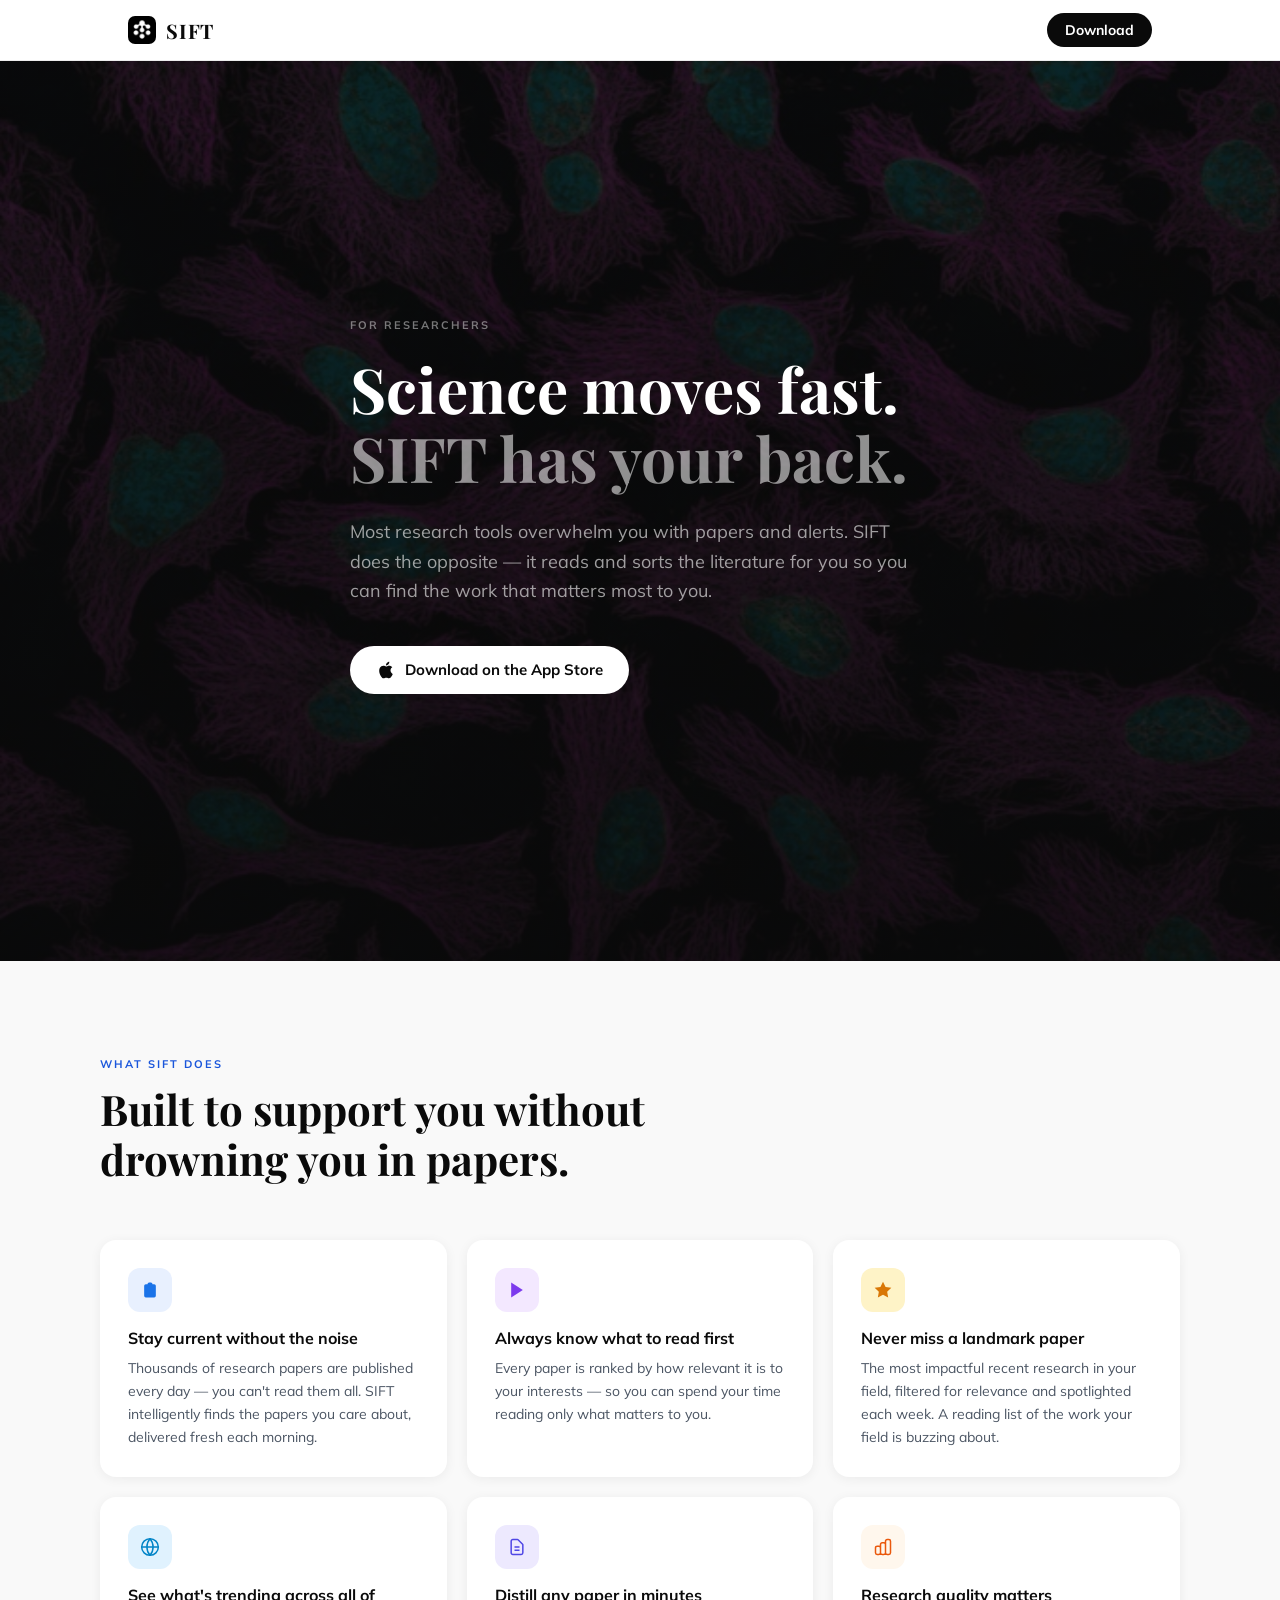
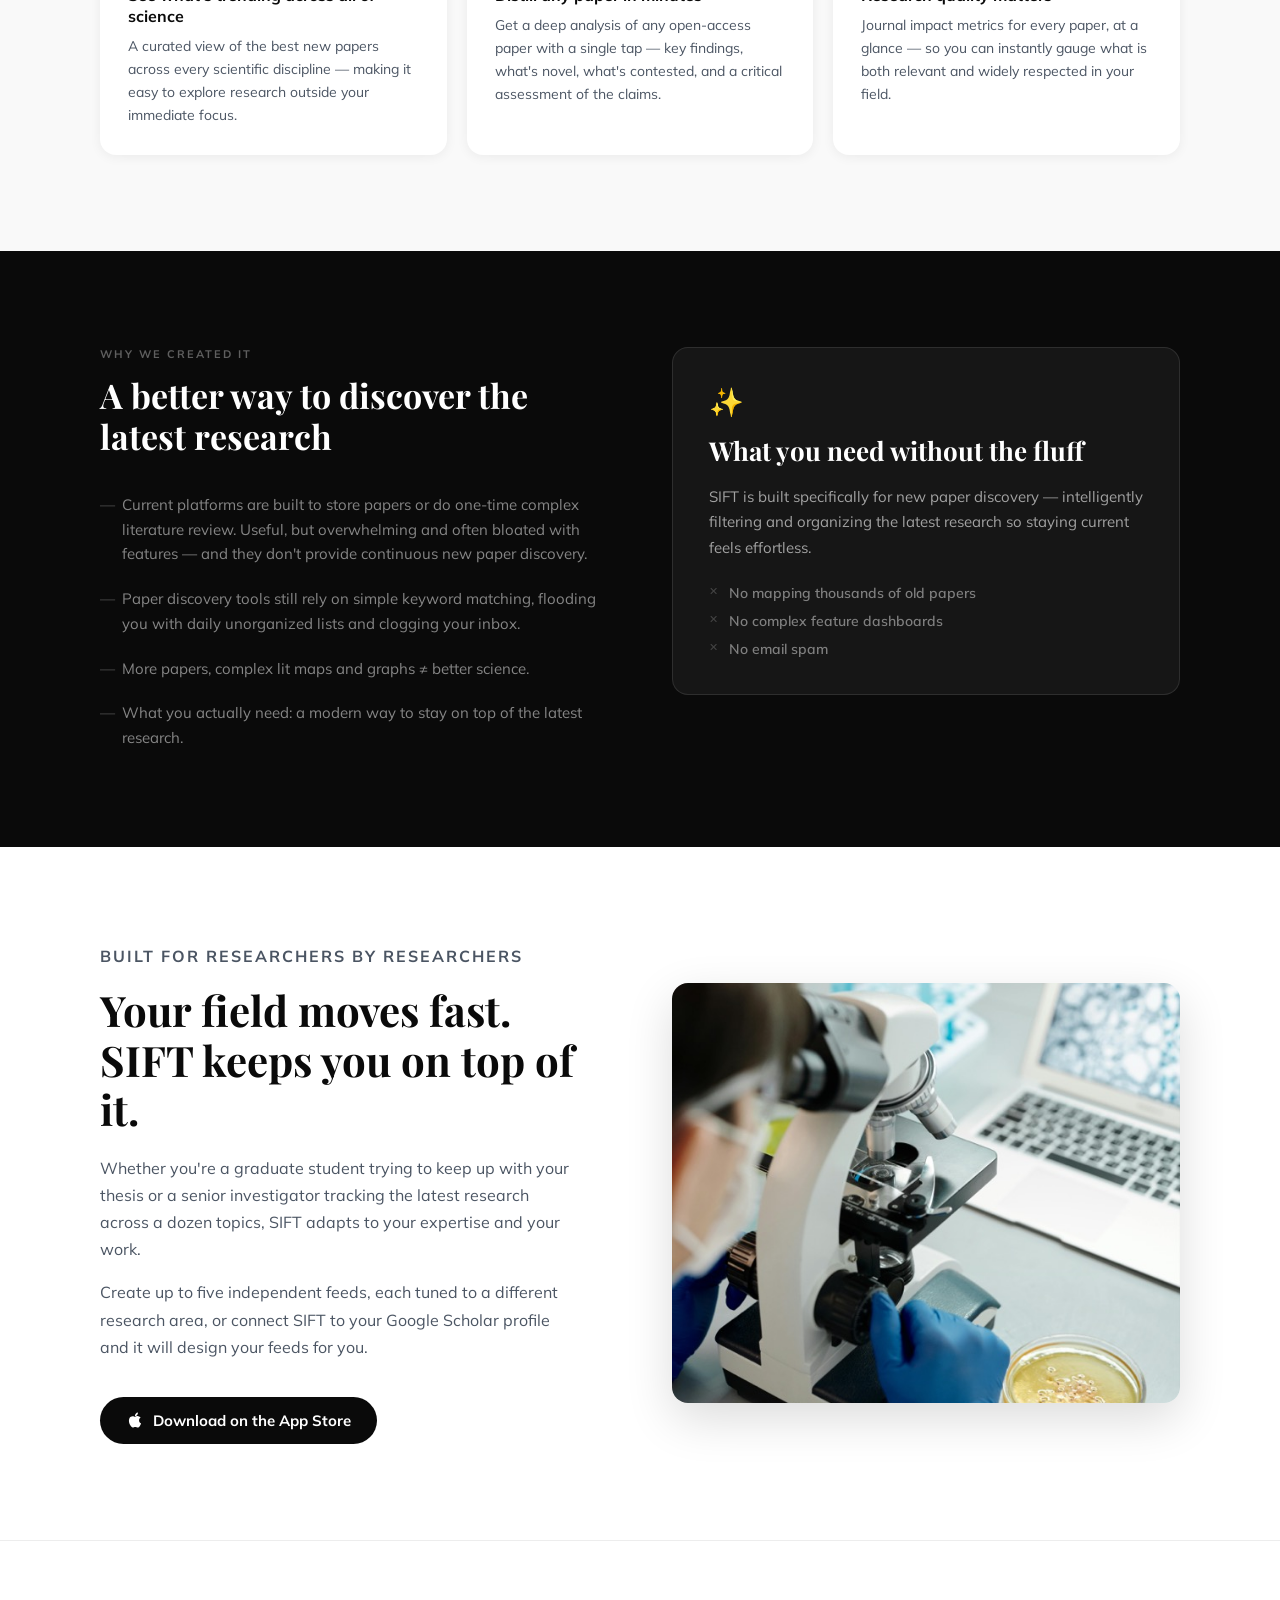
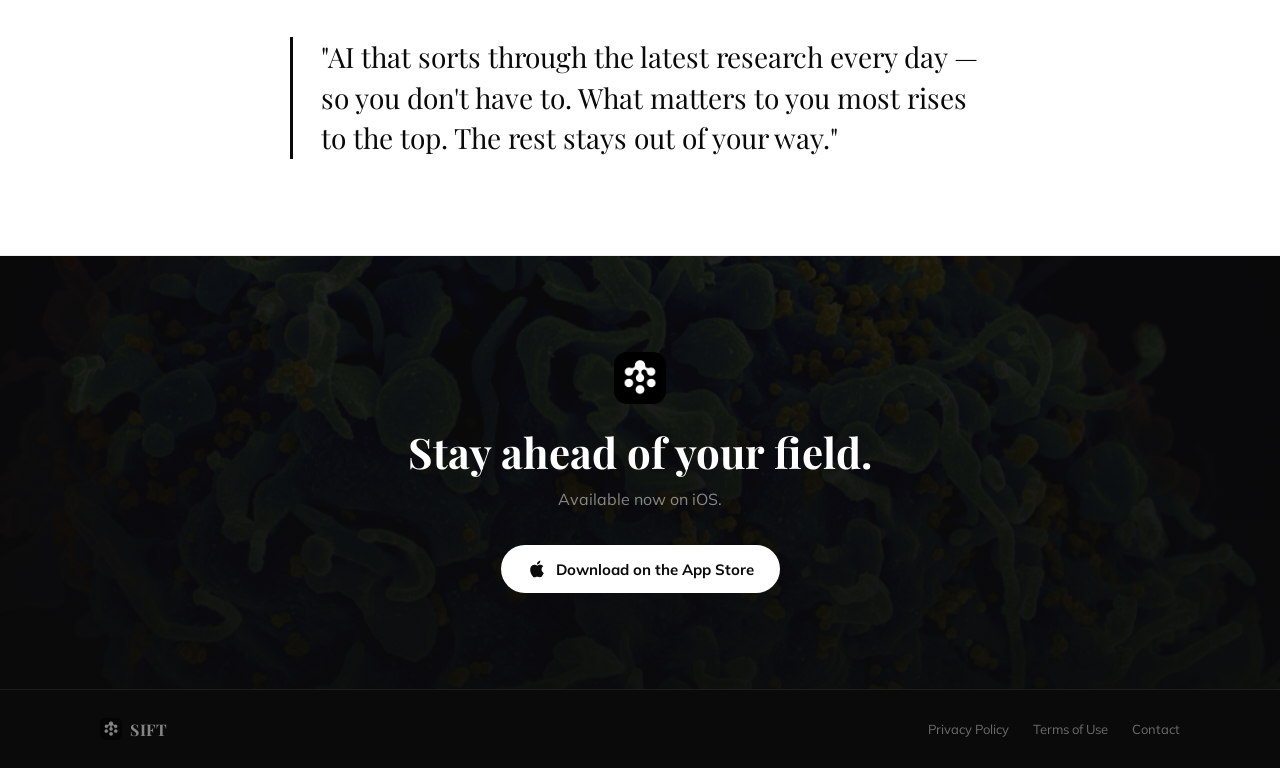
==== commit fdf2e2fd: "Add 'Why We Created It' section to homepage" ====
--- a/index.html
+++ b/index.html
@@ -19,7 +19,7 @@
         <img src="/images/sift-logo.png" alt="SIFT" class="nav-logo" />
         <span class="wordmark">SIFT</span>
       </a>
-      <a class="nav-cta" href="https://apps.apple.com/app/id0000000000" target="_blank">Download</a>
+      <a class="nav-cta" href="https://apps.apple.com/app/id6767901370" target="_blank">Download</a>
     </div>
   </nav>
 
@@ -33,7 +33,7 @@
       <p class="eyebrow">For researchers</p>
       <h1>Science moves fast.<br><span class="accent">SIFT has your back.</span></h1>
       <p class="hero-sub">Most research tools overwhelm you with papers and alerts. SIFT does the opposite — it reads and sorts the literature for you so you can find the work that matters most to you.</p>
-      <a class="btn-primary" href="https://apps.apple.com/app/id0000000000" target="_blank">
+      <a class="btn-primary" href="https://apps.apple.com/app/id6767901370" target="_blank">
         <svg width="20" height="20" viewBox="0 0 24 24" fill="currentColor"><path d="M18.71 19.5c-.83 1.24-1.71 2.45-3.05 2.47-1.34.03-1.77-.79-3.29-.79-1.53 0-2 .77-3.27.82-1.31.05-2.3-1.32-3.14-2.53C4.25 17 2.94 12.45 4.7 9.39c.87-1.52 2.43-2.48 4.12-2.51 1.28-.02 2.5.87 3.29.87.78 0 2.26-1.07 3.8-.91.65.03 2.47.26 3.64 1.98-.09.06-2.17 1.28-2.15 3.81.03 3.02 2.65 4.03 2.68 4.04-.03.07-.42 1.44-1.38 2.83M13 3.5c.73-.83 1.94-1.46 2.94-1.5.13 1.17-.34 2.35-1.04 3.19-.69.85-1.83 1.51-2.95 1.42-.15-1.15.41-2.35 1.05-3.11z"/></svg>
         Download on the App Store
       </a>
@@ -100,6 +100,37 @@
     </div>
   </section>
 
+  <!-- WHY WE CREATED IT -->
+  <section class="why-section">
+    <div class="section-inner why-inner">
+
+      <div class="why-problems">
+        <p class="section-label-light">WHY WE CREATED IT</p>
+        <h2 class="why-heading">A better way to discover the latest research</h2>
+        <ul class="pain-list">
+          <li>Current platforms are built to store papers or do one-time complex literature review. Useful, but overwhelming and often bloated with features — and they don't provide continuous new paper discovery.</li>
+          <li>Paper discovery tools still rely on simple keyword matching, flooding you with daily unorganized lists and clogging your inbox.</li>
+          <li>More papers, complex lit maps and graphs &ne; better science.</li>
+          <li>What you actually need: a modern way to stay on top of the latest research.</li>
+        </ul>
+      </div>
+
+      <div class="why-solution">
+        <div class="why-solution-card">
+          <span class="why-sparkle">✨</span>
+          <h3>What you need without the fluff</h3>
+          <p>SIFT is built specifically for new paper discovery — intelligently filtering and organizing the latest research so staying current feels effortless.</p>
+          <ul class="solution-list">
+            <li>No mapping thousands of old papers</li>
+            <li>No complex feature dashboards</li>
+            <li>No email spam</li>
+          </ul>
+        </div>
+      </div>
+
+    </div>
+  </section>
+
   <!-- FOR RESEARCHERS -->
   <section class="researcher-section">
     <div class="section-inner researcher-inner">
@@ -108,7 +139,7 @@
         <h2>Your field moves fast.<br>SIFT keeps you on top of it.</h2>
         <p>Whether you're a graduate student trying to keep up with your thesis or a senior investigator tracking the latest research across a dozen topics, SIFT adapts to your expertise and your work.</p>
         <p>Create up to five independent feeds, each tuned to a different research area, or connect SIFT to your Google Scholar profile and it will design your feeds for you.</p>
-        <a class="btn-dark" href="https://apps.apple.com/app/id0000000000" target="_blank">
+        <a class="btn-dark" href="https://apps.apple.com/app/id6767901370" target="_blank">
           <svg width="18" height="18" viewBox="0 0 24 24" fill="currentColor"><path d="M18.71 19.5c-.83 1.24-1.71 2.45-3.05 2.47-1.34.03-1.77-.79-3.29-.79-1.53 0-2 .77-3.27.82-1.31.05-2.3-1.32-3.14-2.53C4.25 17 2.94 12.45 4.7 9.39c.87-1.52 2.43-2.48 4.12-2.51 1.28-.02 2.5.87 3.29.87.78 0 2.26-1.07 3.8-.91.65.03 2.47.26 3.64 1.98-.09.06-2.17 1.28-2.15 3.81.03 3.02 2.65 4.03 2.68 4.04-.03.07-.42 1.44-1.38 2.83M13 3.5c.73-.83 1.94-1.46 2.94-1.5.13 1.17-.34 2.35-1.04 3.19-.69.85-1.83 1.51-2.95 1.42-.15-1.15.41-2.35 1.05-3.11z"/></svg>
           Download on the App Store
         </a>
@@ -138,7 +169,7 @@
       <img src="/images/sift-logo.png" alt="SIFT" class="cta-logo" />
       <h2>Stay ahead of your field.</h2>
       <p>Available now on iOS.</p>
-      <a class="btn-primary" href="https://apps.apple.com/app/id0000000000" target="_blank">
+      <a class="btn-primary" href="https://apps.apple.com/app/id6767901370" target="_blank">
         <svg width="20" height="20" viewBox="0 0 24 24" fill="currentColor"><path d="M18.71 19.5c-.83 1.24-1.71 2.45-3.05 2.47-1.34.03-1.77-.79-3.29-.79-1.53 0-2 .77-3.27.82-1.31.05-2.3-1.32-3.14-2.53C4.25 17 2.94 12.45 4.7 9.39c.87-1.52 2.43-2.48 4.12-2.51 1.28-.02 2.5.87 3.29.87.78 0 2.26-1.07 3.8-.91.65.03 2.47.26 3.64 1.98-.09.06-2.17 1.28-2.15 3.81.03 3.02 2.65 4.03 2.68 4.04-.03.07-.42 1.44-1.38 2.83M13 3.5c.73-.83 1.94-1.46 2.94-1.5.13 1.17-.34 2.35-1.04 3.19-.69.85-1.83 1.51-2.95 1.42-.15-1.15.41-2.35 1.05-3.11z"/></svg>
         Download on the App Store
       </a>
--- a/style.css
+++ b/style.css
@@ -231,6 +231,96 @@
   color: var(--gray-600);
 }
 
+/* WHY WE CREATED IT */
+.why-section {
+  background: var(--black);
+  padding: 96px 28px;
+}
+.why-inner {
+  display: grid;
+  grid-template-columns: 1fr 1fr;
+  gap: 64px;
+  align-items: start;
+}
+.section-label-light {
+  font-size: 11px;
+  font-weight: 700;
+  letter-spacing: 2px;
+  color: rgba(255,255,255,0.35);
+  margin-bottom: 14px;
+}
+.why-heading {
+  font-family: var(--font-serif);
+  font-size: clamp(24px, 3vw, 34px);
+  line-height: 1.2;
+  color: var(--white);
+  margin-bottom: 36px;
+}
+.pain-list {
+  list-style: none;
+  display: flex;
+  flex-direction: column;
+  gap: 20px;
+}
+.pain-list li {
+  font-size: 15px;
+  line-height: 1.65;
+  color: rgba(255,255,255,0.5);
+  padding-left: 22px;
+  position: relative;
+}
+.pain-list li::before {
+  content: '—';
+  position: absolute;
+  left: 0;
+  color: rgba(255,255,255,0.2);
+  font-weight: 700;
+}
+.why-solution-card {
+  background: rgba(255,255,255,0.05);
+  border: 1px solid rgba(255,255,255,0.1);
+  border-radius: var(--radius);
+  padding: 36px;
+}
+.why-sparkle {
+  font-size: 28px;
+  display: block;
+  margin-bottom: 16px;
+}
+.why-solution-card h3 {
+  font-family: var(--font-serif);
+  font-size: clamp(20px, 2.5vw, 26px);
+  color: var(--white);
+  margin-bottom: 16px;
+  line-height: 1.25;
+}
+.why-solution-card p {
+  font-size: 15px;
+  line-height: 1.7;
+  color: rgba(255,255,255,0.6);
+  margin-bottom: 24px;
+}
+.solution-list {
+  list-style: none;
+  display: flex;
+  flex-direction: column;
+  gap: 10px;
+}
+.solution-list li {
+  font-size: 14px;
+  font-weight: 600;
+  color: rgba(255,255,255,0.45);
+  padding-left: 20px;
+  position: relative;
+}
+.solution-list li::before {
+  content: '✕';
+  position: absolute;
+  left: 0;
+  font-size: 11px;
+  color: rgba(255,255,255,0.2);
+}
+
 /* FOR RESEARCHERS */
 .researcher-section {
   background: var(--white);
@@ -381,6 +471,10 @@
 
 /* RESPONSIVE */
 @media (max-width: 860px) {
+  .why-inner {
+    grid-template-columns: 1fr;
+    gap: 48px;
+  }
   .researcher-inner {
     grid-template-columns: 1fr;
   }
@@ -396,7 +490,7 @@
 }
 @media (max-width: 600px) {
   .hero { padding: 72px 20px 80px; }
-  .features, .quote-section, .cta-section, .researcher-section { padding: 72px 20px; }
+  .features, .quote-section, .cta-section, .researcher-section, .why-section { padding: 72px 20px; }
   .feature-grid { grid-template-columns: 1fr; }
   .footer-inner { flex-direction: column; align-items: flex-start; }
 }
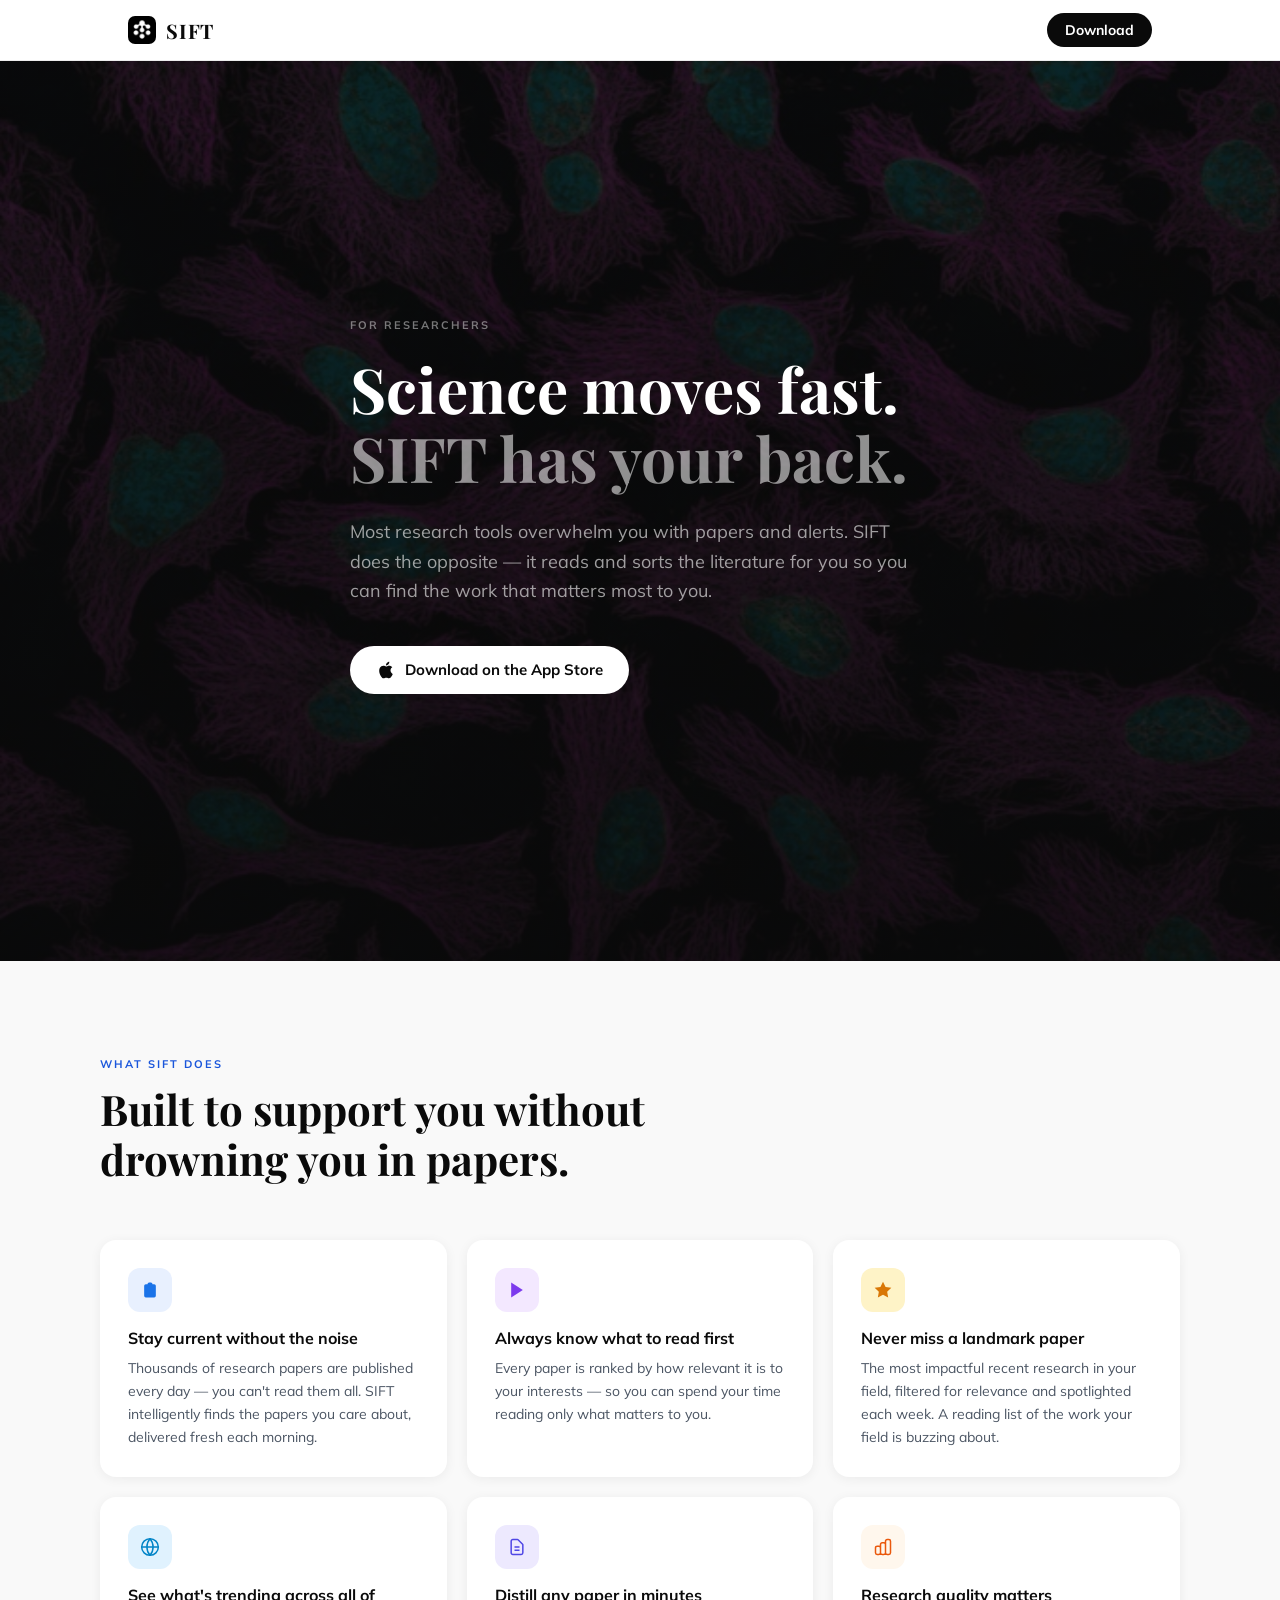
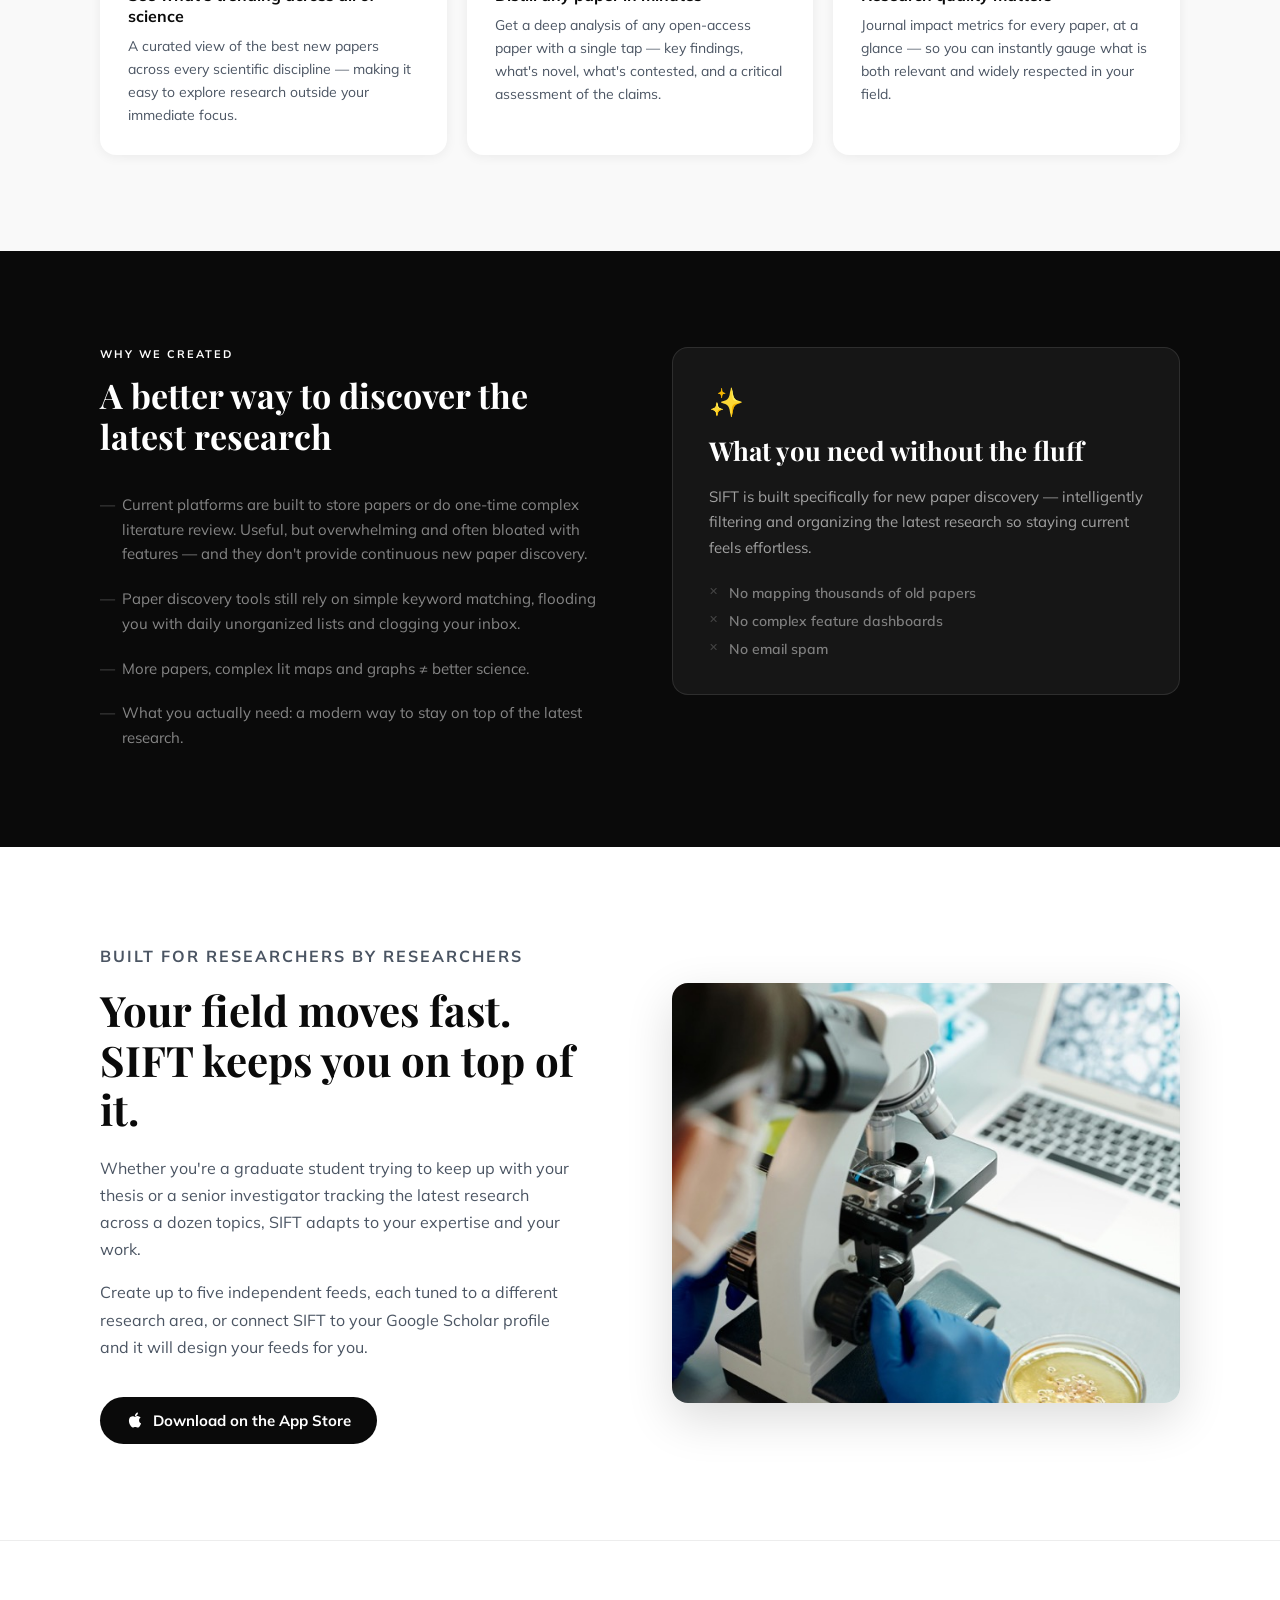
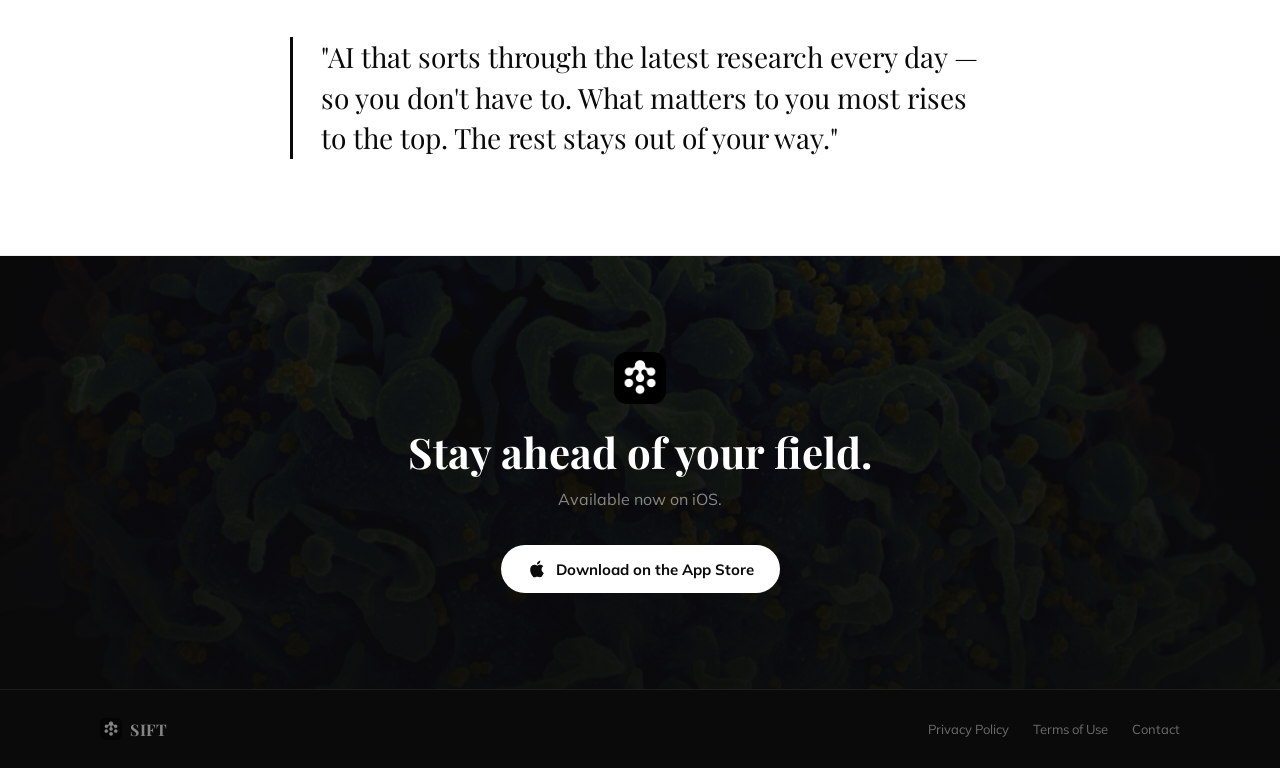
==== commit 43acc73f: "Rename label to 'WHY WE CREATED', make it white" ====
--- a/index.html
+++ b/index.html
@@ -105,7 +105,7 @@
     <div class="section-inner why-inner">
 
       <div class="why-problems">
-        <p class="section-label-light">WHY WE CREATED IT</p>
+        <p class="section-label-light">WHY WE CREATED</p>
         <h2 class="why-heading">A better way to discover the latest research</h2>
         <ul class="pain-list">
           <li>Current platforms are built to store papers or do one-time complex literature review. Useful, but overwhelming and often bloated with features — and they don't provide continuous new paper discovery.</li>
--- a/style.css
+++ b/style.css
@@ -246,7 +246,7 @@
   font-size: 11px;
   font-weight: 700;
   letter-spacing: 2px;
-  color: rgba(255,255,255,0.35);
+  color: var(--white);
   margin-bottom: 14px;
 }
 .why-heading {
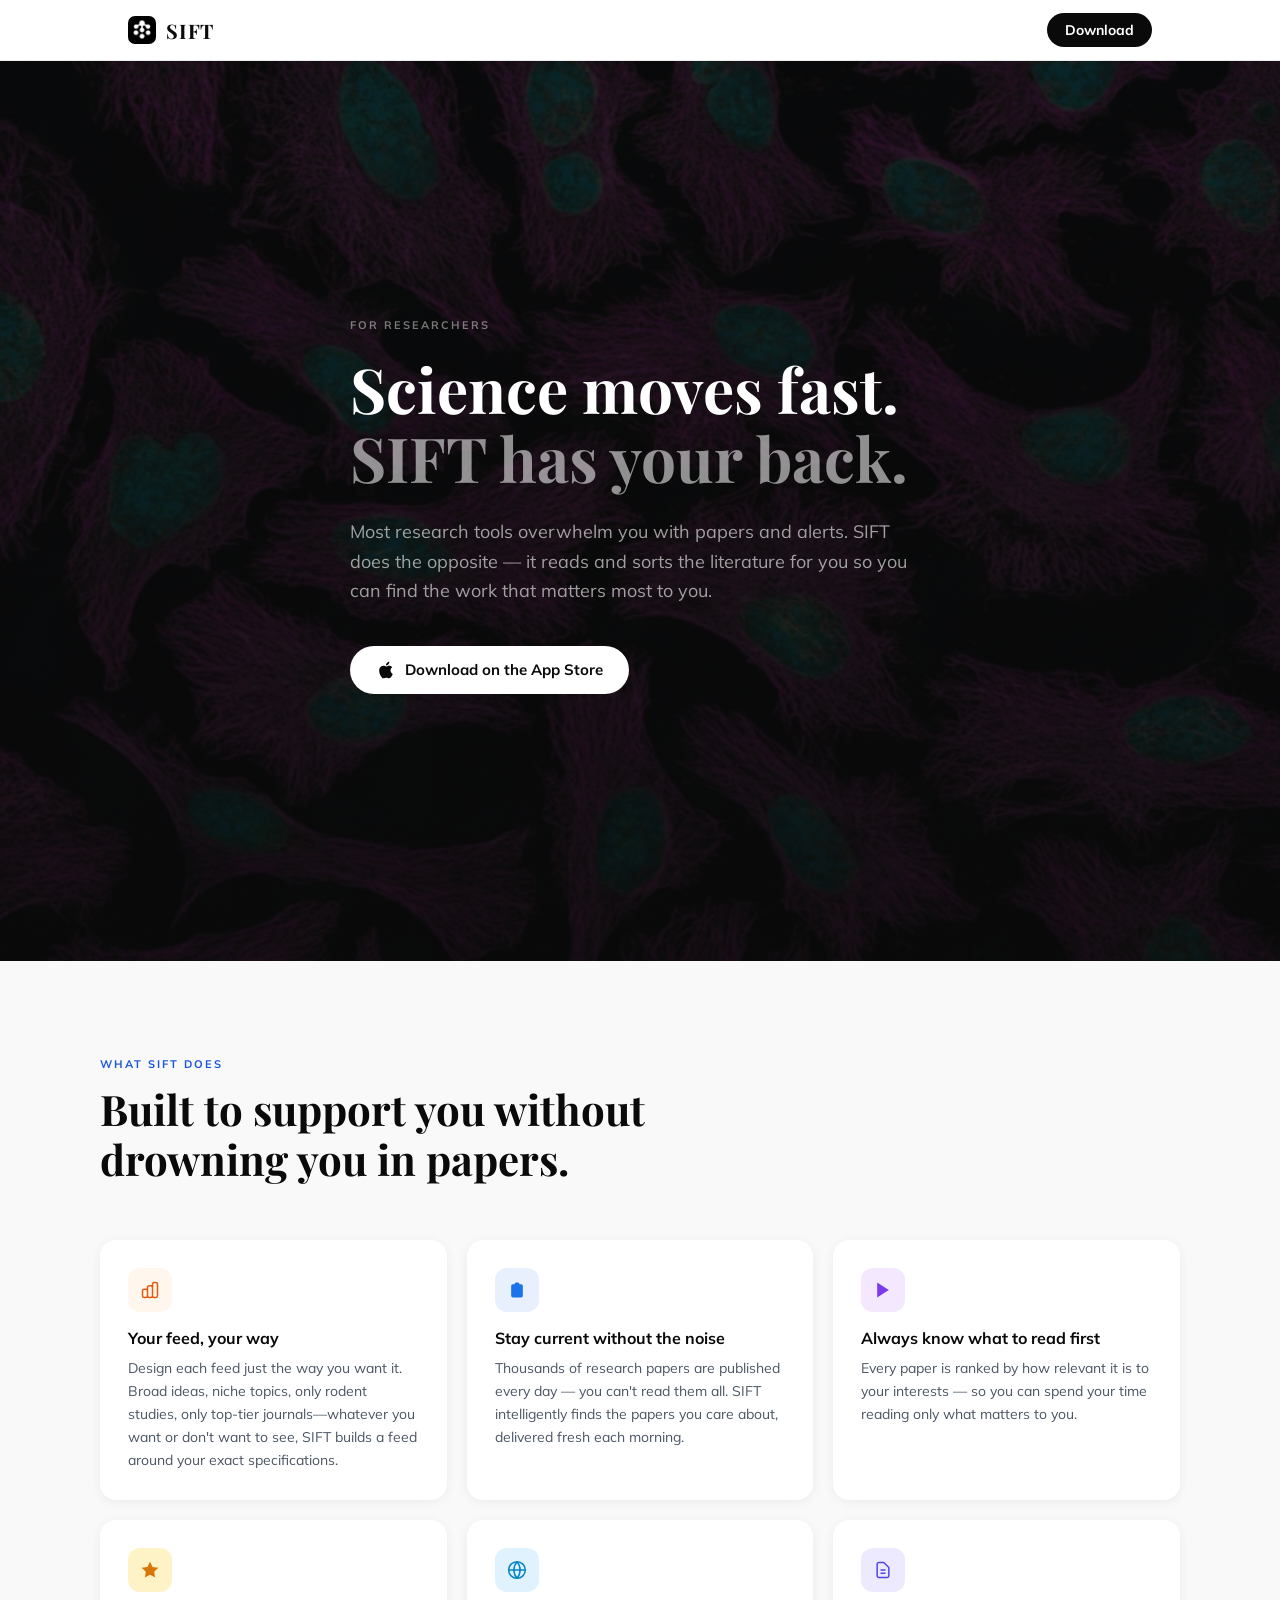
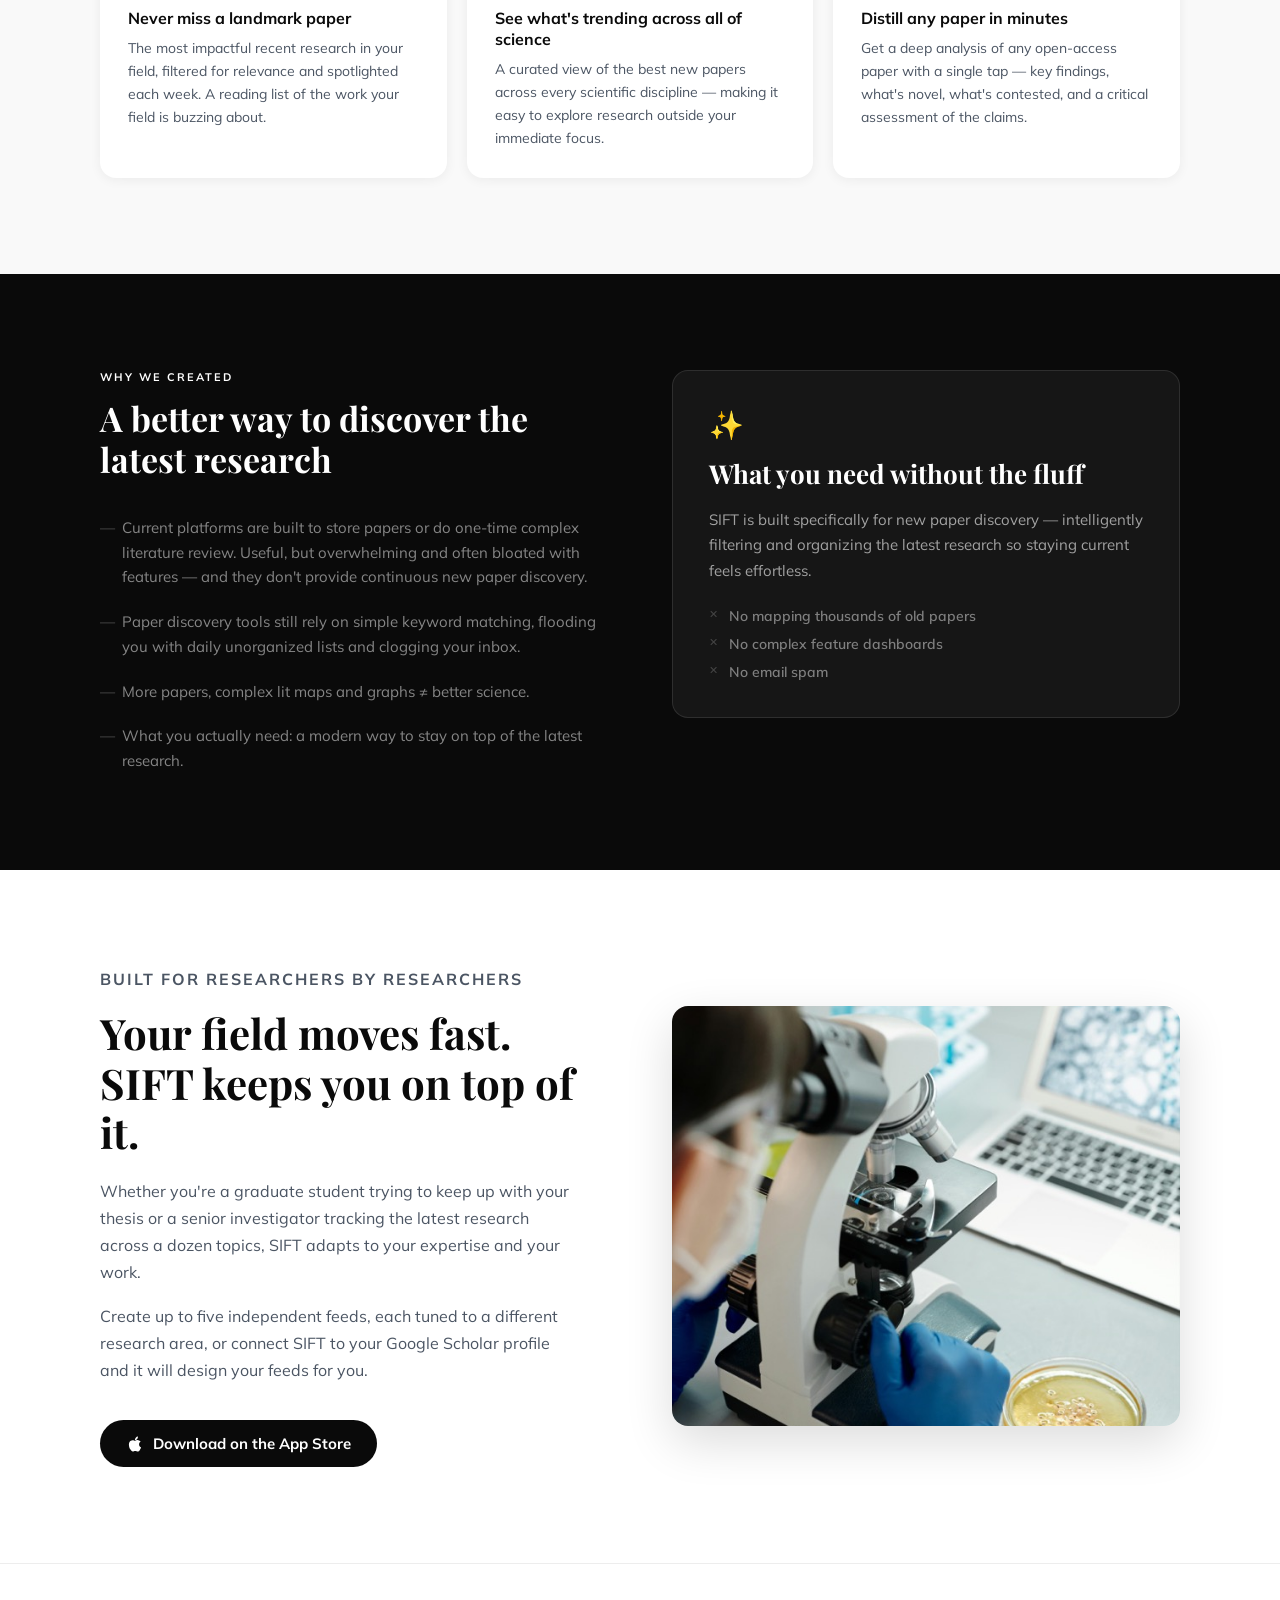
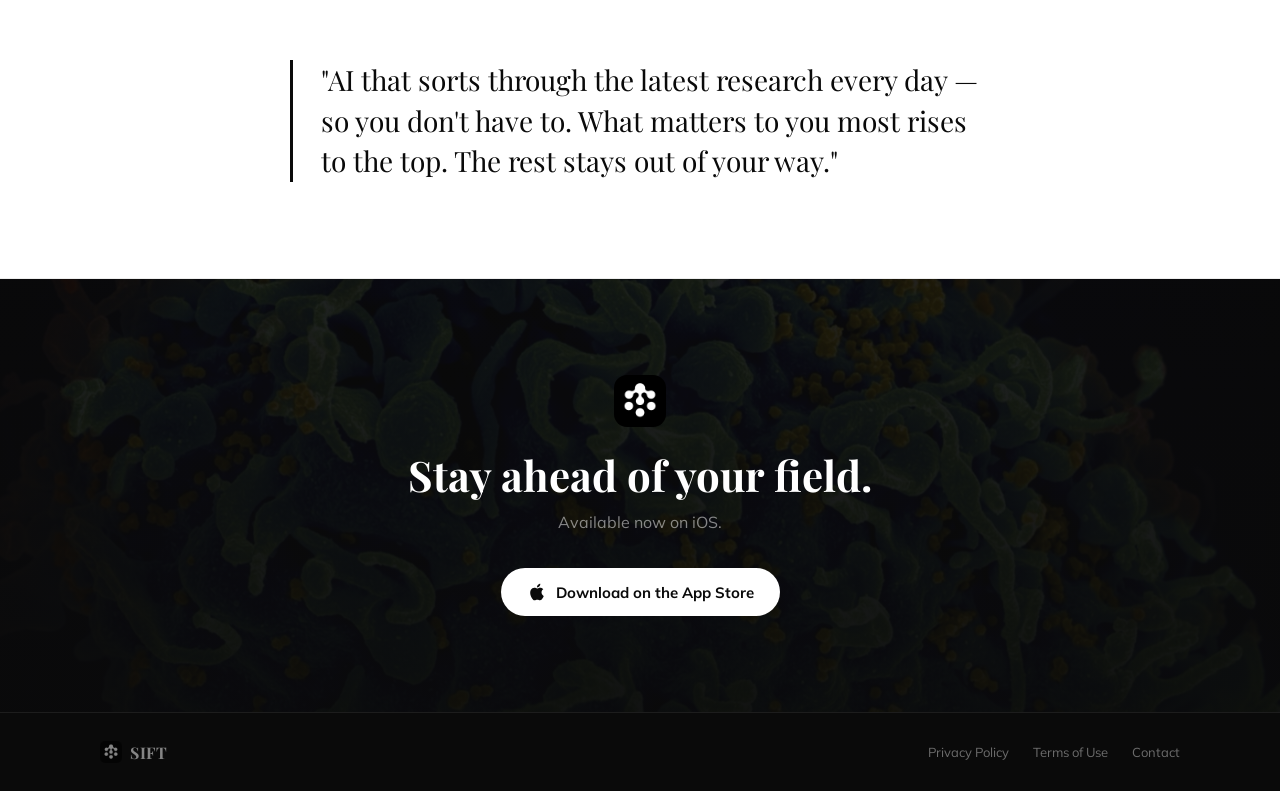
==== commit d4475c8d: "Replace "Research quality matters" card with "Your feed, your way", move to first position Co-Author" ====
--- a/index.html
+++ b/index.html
@@ -49,6 +49,14 @@
       <div class="feature-grid">
 
         <div class="feature-card">
+          <div class="feature-icon" style="background:#fff7ed;">
+            <svg width="20" height="20" viewBox="0 0 24 24" fill="none" stroke="#ea580c" stroke-width="1.8"><path d="M9 19v-6a2 2 0 00-2-2H5a2 2 0 00-2 2v6a2 2 0 002 2h2a2 2 0 002-2zm0 0V9a2 2 0 012-2h2a2 2 0 012 2v10m-6 0a2 2 0 002 2h2a2 2 0 002-2m0 0V5a2 2 0 012-2h2a2 2 0 012 2v14a2 2 0 01-2 2h-2a2 2 0 01-2-2z"/></svg>
+          </div>
+          <h3>Your feed, your way</h3>
+          <p>Design each feed just the way you want it. Broad ideas, niche topics, only rodent studies, only top-tier journals—whatever you want or don't want to see, SIFT builds a feed around your exact specifications.</p>
+        </div>
+
+        <div class="feature-card">
           <div class="feature-icon" style="background:#e8f0fe;">
             <svg width="20" height="20" viewBox="0 0 24 24" fill="#1a73e8"><path d="M9 5H7a2 2 0 00-2 2v12a2 2 0 002 2h10a2 2 0 002-2V7a2 2 0 00-2-2h-2M9 5a2 2 0 002 2h2a2 2 0 002-2M9 5a2 2 0 012-2h2a2 2 0 012 2m-6 9l2 2 4-4"/></svg>
           </div>
@@ -86,14 +94,6 @@
           </div>
           <h3>Distill any paper in minutes</h3>
           <p>Get a deep analysis of any open-access paper with a single tap — key findings, what's novel, what's contested, and a critical assessment of the claims.</p>
-        </div>
-
-        <div class="feature-card">
-          <div class="feature-icon" style="background:#fff7ed;">
-            <svg width="20" height="20" viewBox="0 0 24 24" fill="none" stroke="#ea580c" stroke-width="1.8"><path d="M9 19v-6a2 2 0 00-2-2H5a2 2 0 00-2 2v6a2 2 0 002 2h2a2 2 0 002-2zm0 0V9a2 2 0 012-2h2a2 2 0 012 2v10m-6 0a2 2 0 002 2h2a2 2 0 002-2m0 0V5a2 2 0 012-2h2a2 2 0 012 2v14a2 2 0 01-2 2h-2a2 2 0 01-2-2z"/></svg>
-          </div>
-          <h3>Research quality matters</h3>
-          <p>Journal impact metrics for every paper, at a glance — so you can instantly gauge what is both relevant and widely respected in your field.</p>
         </div>
 
       </div>
